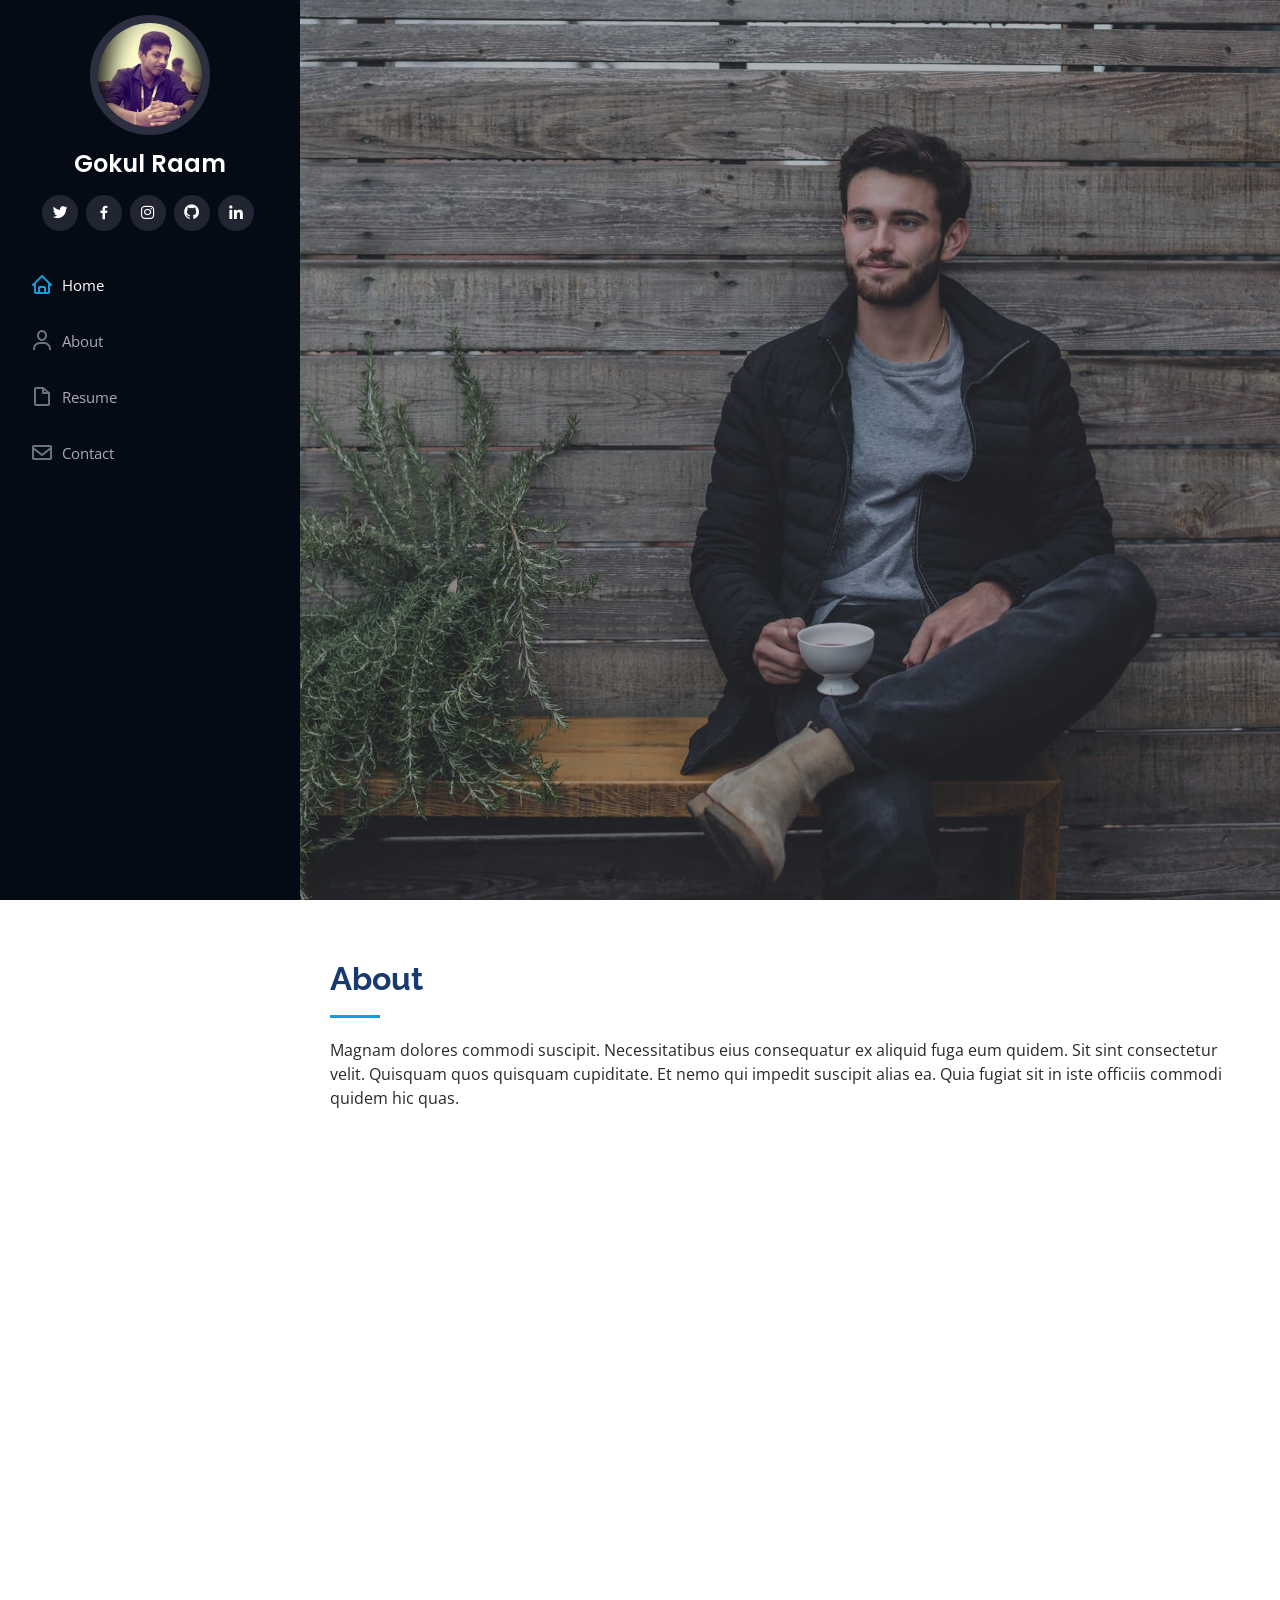
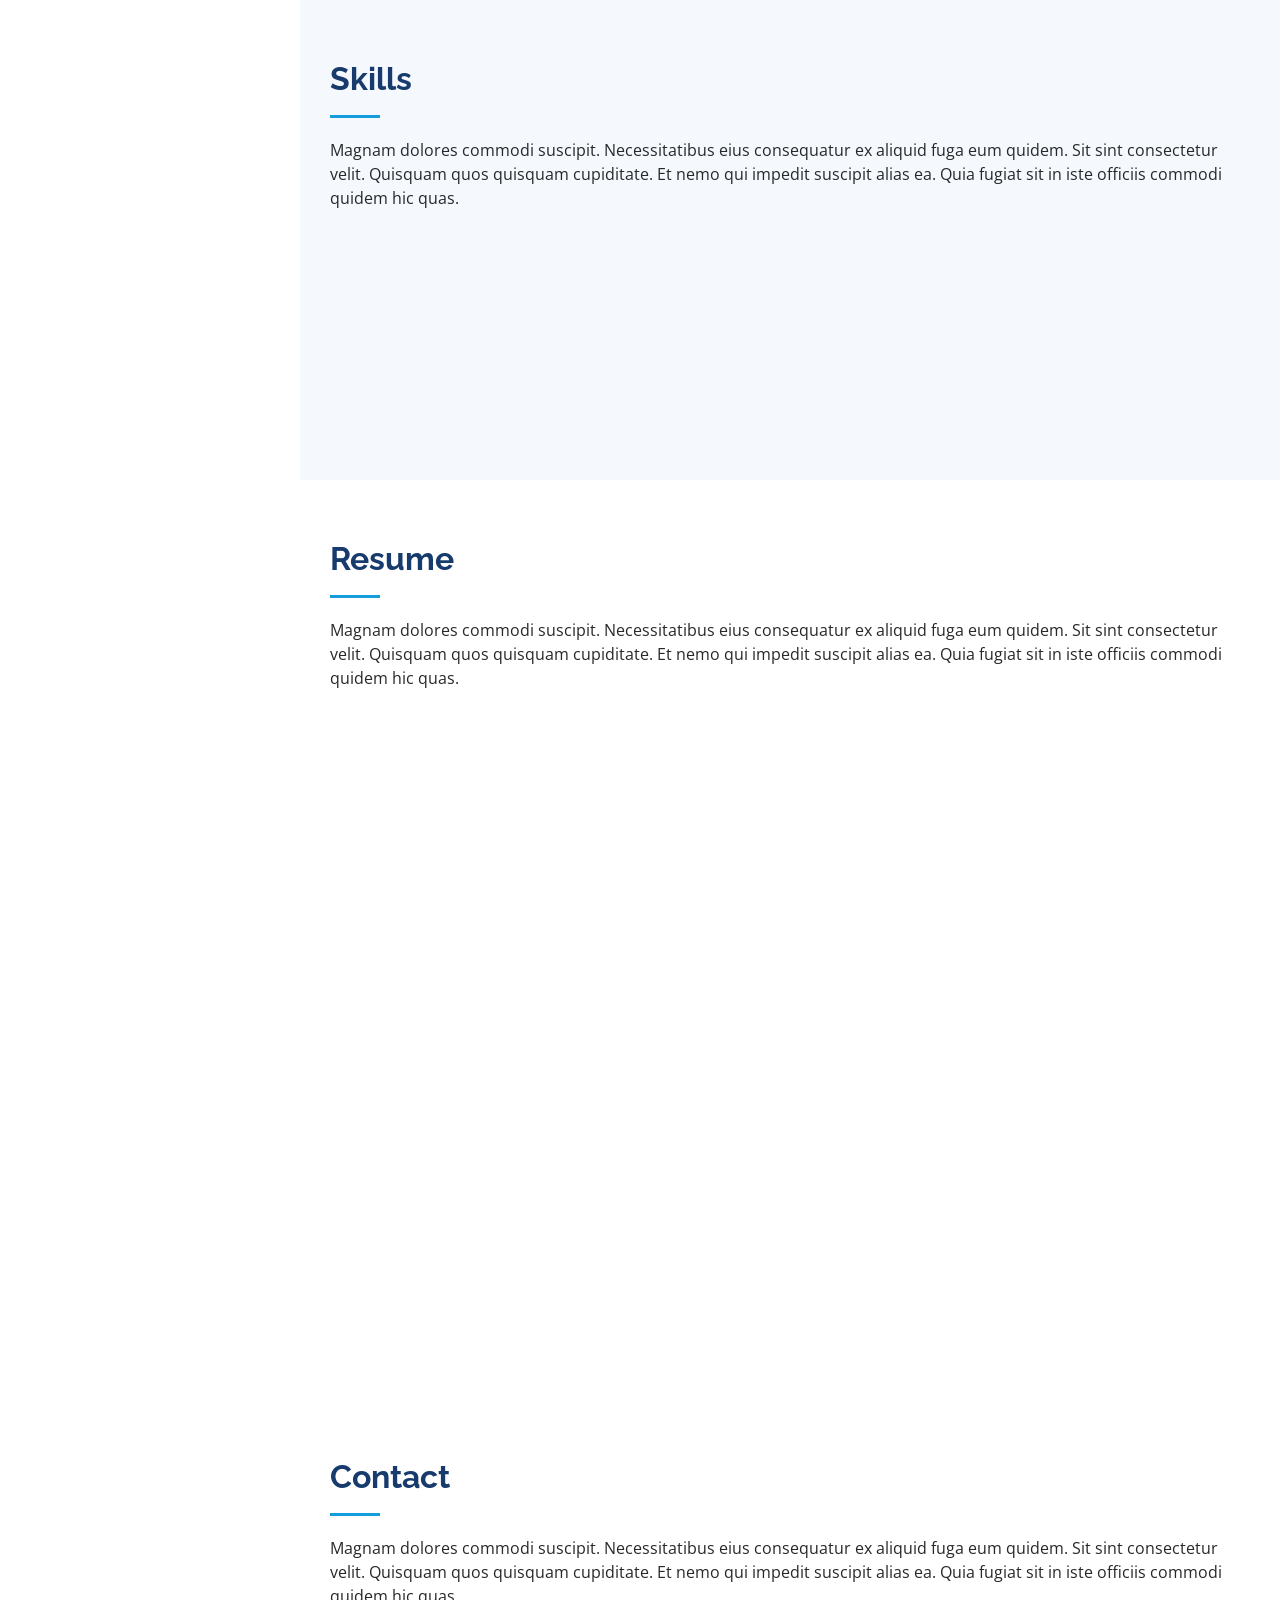
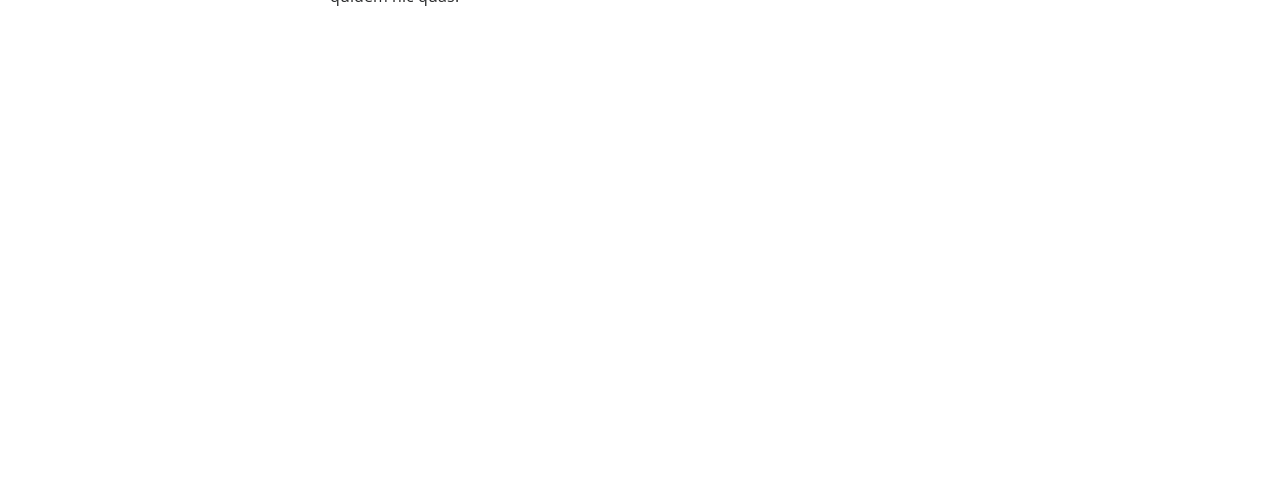
==== index.html @ 9c564921 "second commit" ====
<!DOCTYPE html>
<html lang="en">

<head>
  <meta charset="utf-8">
  <meta content="width=device-width, initial-scale=1.0" name="viewport">

  <title>Portfolio</title>
  <meta content="" name="description">
  <meta content="" name="keywords">


  <link href="assets/img/favicon.png" rel="icon">
  <link href="assets/img/apple-touch-icon.png" rel="apple-touch-icon">

  <link href="https://fonts.googleapis.com/css?family=Open+Sans:300,300i,400,400i,600,600i,700,700i|Raleway:300,300i,400,400i,500,500i,600,600i,700,700i|Poppins:300,300i,400,400i,500,500i,600,600i,700,700i" rel="stylesheet">

  <link href="assets/vendor/aos/aos.css" rel="stylesheet">
  <link href="assets/vendor/bootstrap/css/bootstrap.min.css" rel="stylesheet">
  <link href="assets/vendor/bootstrap-icons/bootstrap-icons.css" rel="stylesheet">
  <link href="assets/vendor/boxicons/css/boxicons.min.css" rel="stylesheet">
  <link href="assets/vendor/glightbox/css/glightbox.min.css" rel="stylesheet">
  <link href="assets/vendor/swiper/swiper-bundle.min.css" rel="stylesheet">

 
  <link href="assets/css/style.css" rel="stylesheet">


</head>

<body>


  <i class="bi bi-list mobile-nav-toggle d-xl-none"></i>


  <header id="header">
    <div class="d-flex flex-column">

      <div class="profile">
        <img src="assets/img/profile-img.jpg" alt="" class="img-fluid rounded-circle">
        <h1 class="text-light"><a href="index.html">Gokul Raam</a></h1>
        <div class="social-links mt-3 text-center">
          <a href="https://twitter.com/GokulRaam17_DEV" class="twitter"><i class="bx bxl-twitter"></i></a>
          <a href="https://www.facebook.com/profile.php?id=100082609811396" class="facebook"><i class="bx bxl-facebook"></i></a>
          <a href="https://www.instagram.com/gokulraam.9562" class="instagram"><i class="bx bxl-instagram"></i></a>
          <a href="https://github.com/Gokulraam2257" class="github"><i class="bx bxl-github"></i></a>
          
          <a href="https://www.linkedin.com/in/gokul-raam-a65522243/" class="linkedin"><i class="bx bxl-linkedin"></i></a>
        </div>
      </div>

      <nav id="navbar" class="nav-menu navbar">
        <ul>
          <li><a href="#hero" class="nav-link scrollto active"><i class="bx bx-home"></i> <span>Home</span></a></li>
          <li><a href="#about" class="nav-link scrollto"><i class="bx bx-user"></i> <span>About</span></a></li>
          <li><a href="#resume" class="nav-link scrollto"><i class="bx bx-file-blank"></i> <span>Resume</span></a></li>
          <li><a href="#contact" class="nav-link scrollto"><i class="bx bx-envelope"></i> <span>Contact</span></a></li>
        </ul>
      </nav><!-- .nav-menu -->
    </div>
  </header>
  <section id="hero" class="d-flex flex-column justify-content-center align-items-center">
    <div class="hero-container" data-aos="fade-in">
      <h1>Gokul Raam</h1>
      <p>I'm <span class="typed" data-typed-items="Student, Developer, Freelancer, Fresher Cybersecurity"></span></p>
    </div>
  </section><!-- End Hero -->

  <main id="main">

    <!-- ======= About Section ======= -->
    <section id="about" class="about">
      <div class="container">

        <div class="section-title">
          <h2>About</h2>
          <p>Magnam dolores commodi suscipit. Necessitatibus eius consequatur ex aliquid fuga eum quidem. Sit sint consectetur velit. Quisquam quos quisquam cupiditate. Et nemo qui impedit suscipit alias ea. Quia fugiat sit in iste officiis commodi quidem hic quas.</p>
        </div>

        <div class="row">
          <div class="col-lg-4" data-aos="fade-right">
            <img src="assets/img/profile-img.jpg" class="img-fluid" alt="">
          </div>
          <div class="col-lg-8 pt-4 pt-lg-0 content" data-aos="fade-left">
            <h3>Fresher Cybersecurity  &amp; Web Developer.</h3>
            <p class="fst-italic">
              Lorem ipsum dolor sit amet, consectetur adipiscing elit, sed do eiusmod tempor incididunt ut labore et dolore
              magna aliqua.
            </p>
            <div class="row">
              <div class="col-lg-6">
                <ul>
                  <li><i class="bi bi-chevron-right"></i> <strong>Birthday:</strong> <span>5 July 2004</span></li>
                  <!--<li><i class="bi bi-chevron-right"></i> <strong>Website:</strong> <span>www.example.com</span></li> -->
                  <li><i class="bi bi-chevron-right"></i> <strong>Phone:</strong> <span>+91 8903408249</span></li>
                  <li><i class="bi bi-chevron-right"></i> <strong>City:</strong> <span>Villupuram, Tamil Nadu , India</span></li>
                </ul>
              </div>
              <div class="col-lg-6">
                <ul>
                  <li><i class="bi bi-chevron-right"></i> <strong>Age:</strong> <span>19</span></li>
                  <li><i class="bi bi-chevron-right"></i> <strong>Degree:</strong> <span>Bachelor</span></li>
                  <li><i class="bi bi-chevron-right"></i> <strong>PhEmailone:</strong> <span>gokulraam.2257@gmail.com</span></li>
                  <li><i class="bi bi-chevron-right"></i> <strong>Freelance:</strong> <span>Available</span></li>
                </ul>
              </div>
            </div>
            <p>
              Officiis eligendi itaque labore et dolorum mollitia officiis optio vero. Quisquam sunt adipisci omnis et ut. Nulla accusantium dolor incidunt officia tempore. Et eius omnis.
              Cupiditate ut dicta maxime officiis quidem quia. Sed et consectetur qui quia repellendus itaque neque. Aliquid amet quidem ut quaerat cupiditate. Ab et eum qui repellendus omnis culpa magni laudantium dolores.
            </p>
          </div>
        </div>

      </div>
    </section><!-- End About Section -->



    <!-- ======= Skills Section ======= -->
    <section id="skills" class="skills section-bg">
      <div class="container">

        <div class="section-title">
          <h2>Skills</h2>
          <p>Magnam dolores commodi suscipit. Necessitatibus eius consequatur ex aliquid fuga eum quidem. Sit sint consectetur velit. Quisquam quos quisquam cupiditate. Et nemo qui impedit suscipit alias ea. Quia fugiat sit in iste officiis commodi quidem hic quas.</p>
        </div>

        <div class="row skills-content">

          <div class="col-lg-6" data-aos="fade-up">

            <div class="progress">
              <span class="skill">HTML <i class="val">100%</i></span>
              <div class="progress-bar-wrap">
                <div class="progress-bar" role="progressbar" aria-valuenow="100" aria-valuemin="0" aria-valuemax="100"></div>
              </div>
            </div>

            <div class="progress">
              <span class="skill">CSS <i class="val">90%</i></span>
              <div class="progress-bar-wrap">
                <div class="progress-bar" role="progressbar" aria-valuenow="90" aria-valuemin="0" aria-valuemax="100"></div>
              </div>
            </div>

            <div class="progress">
              <span class="skill">JavaScript <i class="val">75%</i></span>
              <div class="progress-bar-wrap">
                <div class="progress-bar" role="progressbar" aria-valuenow="75" aria-valuemin="0" aria-valuemax="100"></div>
              </div>
            </div>

          </div>

          <div class="col-lg-6" data-aos="fade-up" data-aos-delay="100">

            <div class="progress">
              <span class="skill">PHP <i class="val">80%</i></span>
              <div class="progress-bar-wrap">
                <div class="progress-bar" role="progressbar" aria-valuenow="80" aria-valuemin="0" aria-valuemax="100"></div>
              </div>
            </div>

            <div class="progress">
              <span class="skill">WordPress/CMS <i class="val">90%</i></span>
              <div class="progress-bar-wrap">
                <div class="progress-bar" role="progressbar" aria-valuenow="90" aria-valuemin="0" aria-valuemax="100"></div>
              </div>
            </div>

            <div class="progress">
              <span class="skill">Photoshop <i class="val">55%</i></span>
              <div class="progress-bar-wrap">
                <div class="progress-bar" role="progressbar" aria-valuenow="55" aria-valuemin="0" aria-valuemax="100"></div>
              </div>
            </div>

          </div>

        </div>

      </div>
    </section><!-- End Skills Section -->

    <!-- ======= Resume Section ======= -->
    <section id="resume" class="resume">
      <div class="container">

        <div class="section-title">
          <h2>Resume</h2>
          <p>Magnam dolores commodi suscipit. Necessitatibus eius consequatur ex aliquid fuga eum quidem. Sit sint consectetur velit. Quisquam quos quisquam cupiditate. Et nemo qui impedit suscipit alias ea. Quia fugiat sit in iste officiis commodi quidem hic quas.</p>
        </div>

        <div class="row">
          <div class="col-lg-6" data-aos="fade-up">
            <h3 class="resume-title">Sumary</h3>
            <div class="resume-item pb-0">
              <h4>Gokul Raam</h4>
              <p><em>Innovative and deadline-driven Graphic Designer with 3+ years of experience designing and developing user-centered digital/print marketing material from initial concept to final, polished deliverable.</em></p>
              <ul>
                <li>Villupuram, TamilNadu ,IN</li>
                <li>+91 8903408249</li>
                <li>gokulraam.2257@gmail.com</li>
              </ul>
            </div>

            <h3 class="resume-title">Education</h3>
          
            <div class="resume-item">
              <h4>Bachelor of Engineering - Computer Science</h4>
              <h5>2021 - 2025</h5>
              <p><em>Mailam Engineering College , Mailam</em></p>
              <p>Quia nobis sequi est occaecati aut. Repudiandae et iusto quae reiciendis et quis Eius vel ratione eius unde vitae rerum voluptates asperiores voluptatem Earum molestiae consequatur neque etlon sader mart dila</p>
            </div>
          </div>
          <div class="col-lg-6" data-aos="fade-up" data-aos-delay="100">
            <h3 class="resume-title">Professional Experience</h3>
            <div class="resume-item">
              <h4>Web Development (Freelancing) </h4>
              <h5>2021(late) - 2022(early)</h5>
              <p><em>Tamil Nadu, India</em></p>
              <ul>
                <li>Full Stack Web development for a client called "Suriya Impex" </li>
                <li>Developed a E-Commerece using php and opencart </li>
                <li>Gained more experience in real world problem</li>
                <li>Website : <a href="http://suriyaimpex.com">Suriya Impex <i class="bi bi-arrow-up-right-square"></i></a></li>
              </ul>
            </div>
            <!--<div class="resume-item">
              <h4>Graphic design specialist</h4>
              <h5>2017 - 2018</h5>
              <p><em>Stepping Stone Advertising, New York, NY</em></p>
              <ul>
                <li>Developed numerous marketing programs (logos, brochures,infographics, presentations, and advertisements).</li>
                <li>Managed up to 5 projects or tasks at a given time while under pressure</li>
                <li>Recommended and consulted with clients on the most appropriate graphic design</li>
                <li>Created 4+ design presentations and proposals a month for clients and account managers</li>
              </ul>
            </div>-->
          </div>
        </div>

      </div>
    </section><!-- End Resume Section -->

    <!-- ======= Contact Section ======= -->
    <section id="contact" class="contact">
      <div class="container">

        <div class="section-title">
          <h2>Contact</h2>
          <p>Magnam dolores commodi suscipit. Necessitatibus eius consequatur ex aliquid fuga eum quidem. Sit sint consectetur velit. Quisquam quos quisquam cupiditate. Et nemo qui impedit suscipit alias ea. Quia fugiat sit in iste officiis commodi quidem hic quas.</p>
        </div>

        <div class="row" data-aos="fade-in">

          <div class="col-lg-5 d-flex align-items-stretch">
            <div class="info">
              <div class="address">
                <i class="bi bi-geo-alt"></i>
                <h4>Location:</h4>
                <p>No. 6a, Arumugam layout 2nd Street,<br>Villupuram - 605602</p>
              </div>

              <div class="email">
                <i class="bi bi-envelope"></i>
                <h4>Email:</h4>
                <p>gokulraam.2257@gmail.com</p>
              </div>

              <div class="phone">
                <i class="bi bi-phone"></i>
                <h4>Call:</h4>
                <p>+91 8903408249</p>
              </div>

             </div>

          </div>

          

        </div>

      </div>
    </section><!-- End Contact Section -->

  </main><!-- End #main -->


  <a href="#" class="back-to-top d-flex align-items-center justify-content-center"><i class="bi bi-arrow-up-short"></i></a>

  <!-- Vendor JS Files -->
  <script src="assets/vendor/purecounter/purecounter_vanilla.js"></script>
  <script src="assets/vendor/aos/aos.js"></script>
  <script src="assets/vendor/bootstrap/js/bootstrap.bundle.min.js"></script>
  <script src="assets/vendor/glightbox/js/glightbox.min.js"></script>
  <script src="assets/vendor/isotope-layout/isotope.pkgd.min.js"></script>
  <script src="assets/vendor/swiper/swiper-bundle.min.js"></script>
  <script src="assets/vendor/typed.js/typed.umd.js"></script>
  <script src="assets/vendor/waypoints/noframework.waypoints.js"></script>
  <script src="assets/vendor/php-email-form/validate.js"></script>

  <!-- Template Main JS File -->
  <script src="assets/js/main.js"></script>

</body>

</html>
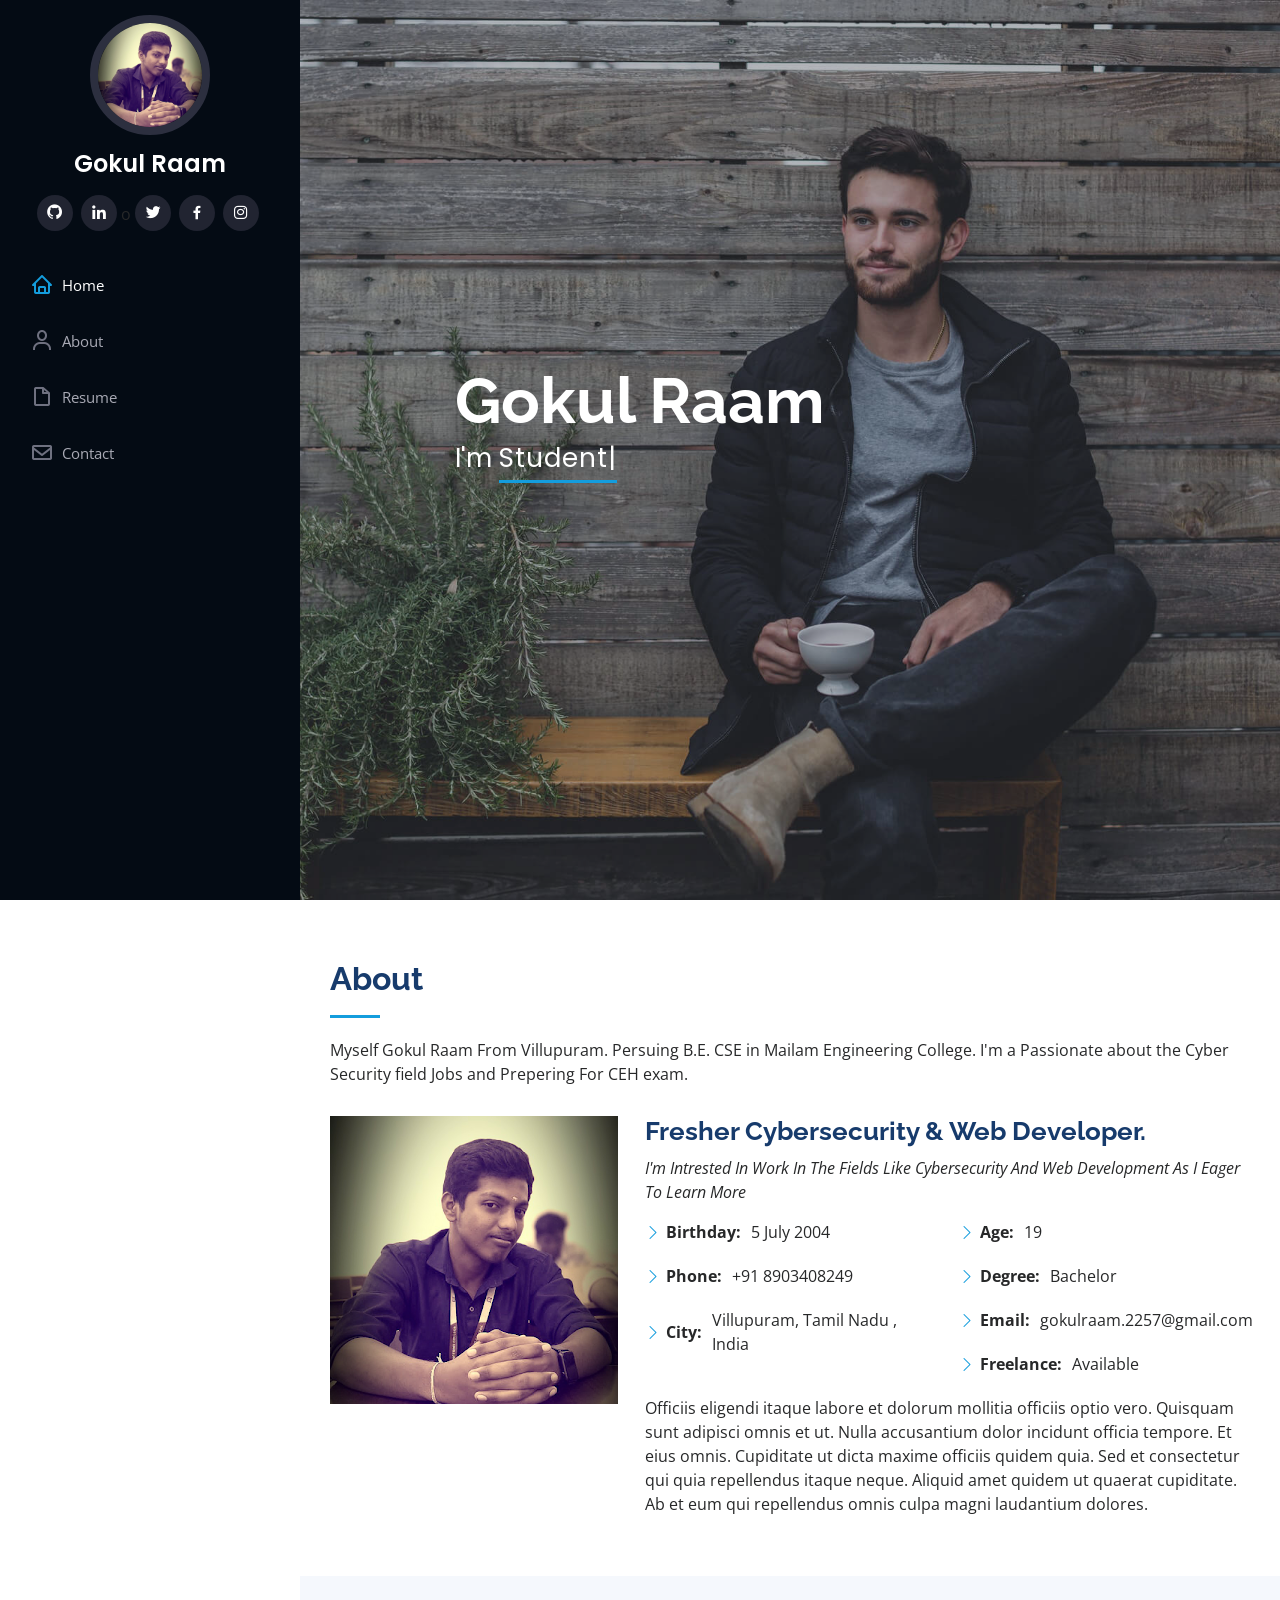
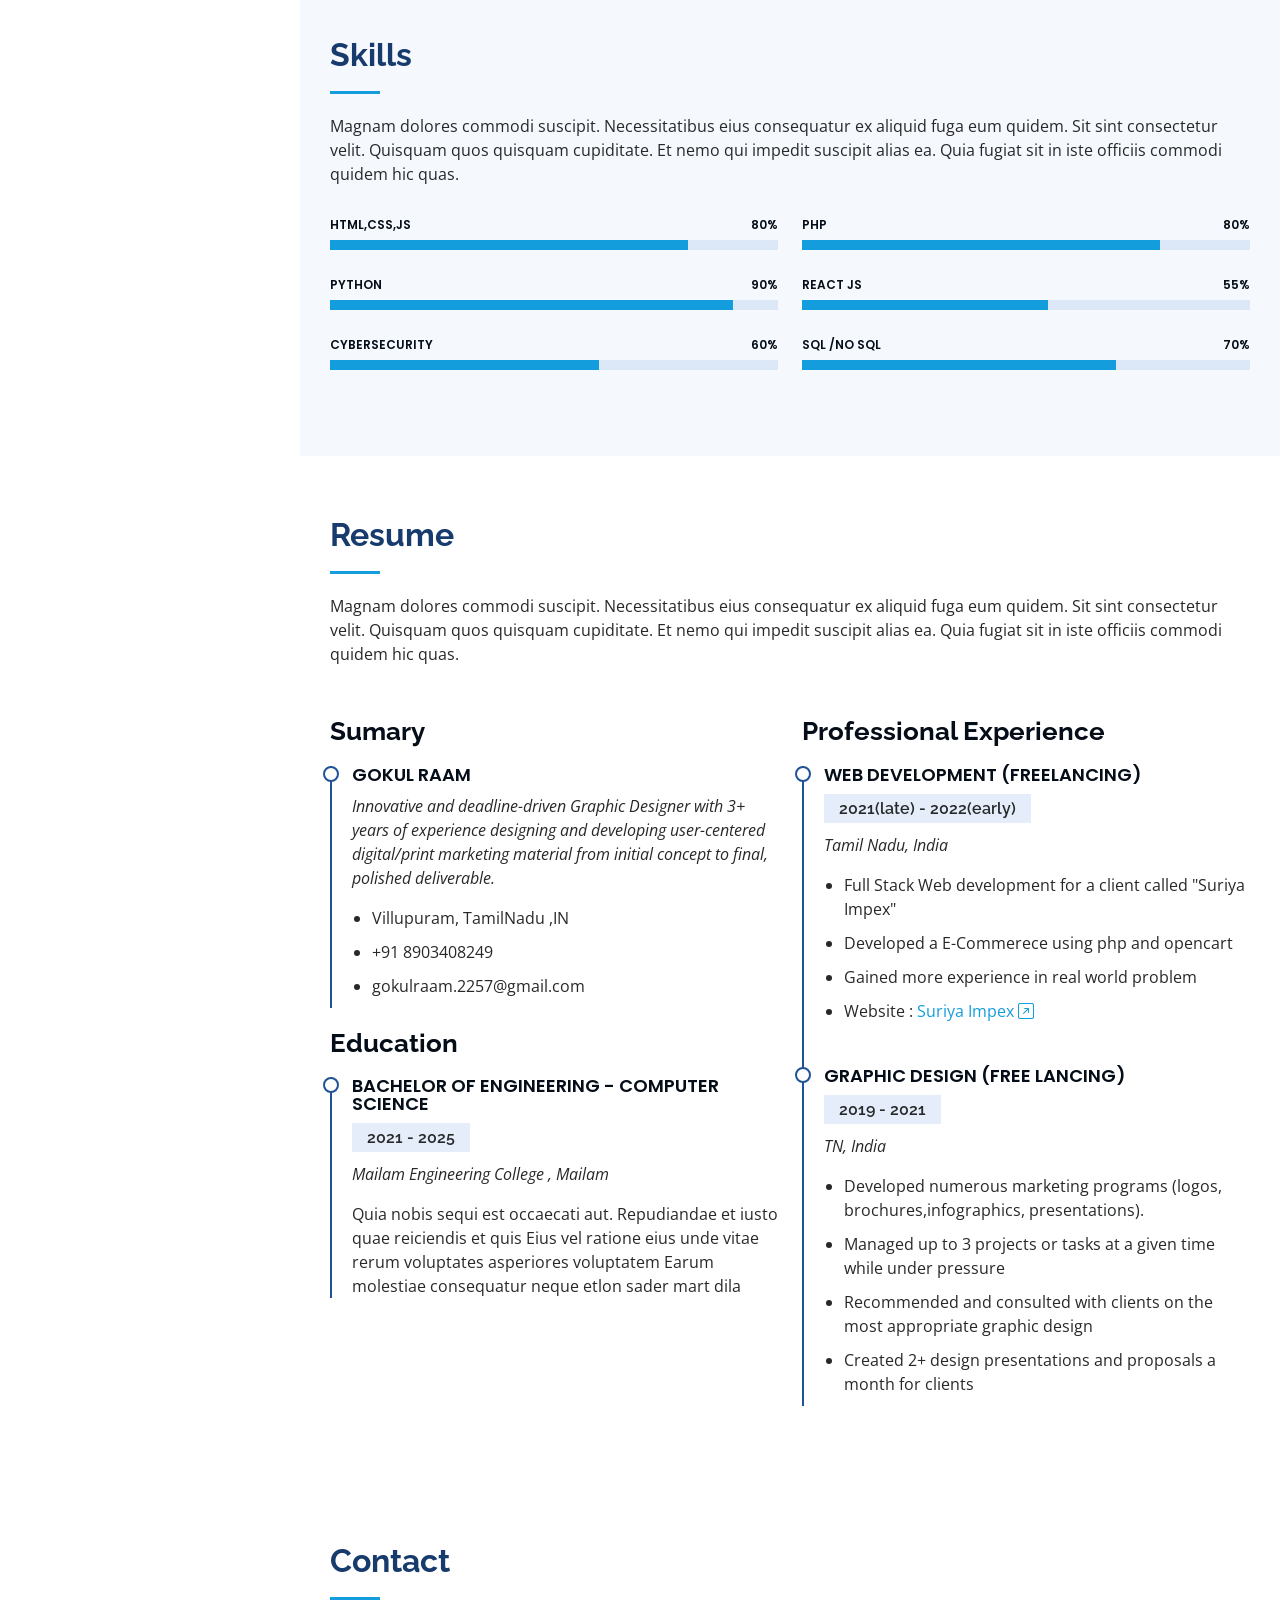
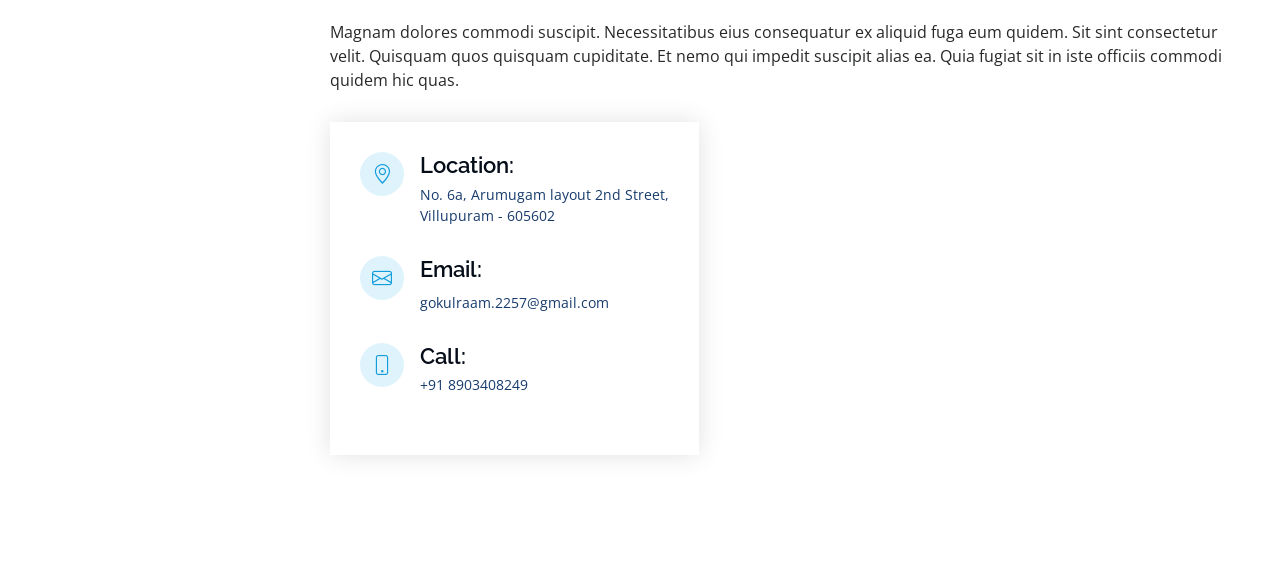
==== commit b37b5da9: "fourth commit" ====
--- a/index.html
+++ b/index.html
@@ -41,12 +41,13 @@
         <img src="assets/img/profile-img.jpg" alt="" class="img-fluid rounded-circle">
         <h1 class="text-light"><a href="index.html">Gokul Raam</a></h1>
         <div class="social-links mt-3 text-center">
+          <a href="https://github.com/Gokulraam2257" class="github"><i class="bx bxl-github"></i></a>
+          
+          <a href="https://www.linkedin.com/in/gokul-raam-a65522243/" class="linkedin"><i class="bx bxl-linkedin"></i></a>o
           <a href="https://twitter.com/GokulRaam17_DEV" class="twitter"><i class="bx bxl-twitter"></i></a>
           <a href="https://www.facebook.com/profile.php?id=100082609811396" class="facebook"><i class="bx bxl-facebook"></i></a>
           <a href="https://www.instagram.com/gokulraam.9562" class="instagram"><i class="bx bxl-instagram"></i></a>
-          <a href="https://github.com/Gokulraam2257" class="github"><i class="bx bxl-github"></i></a>
           
-          <a href="https://www.linkedin.com/in/gokul-raam-a65522243/" class="linkedin"><i class="bx bxl-linkedin"></i></a>
         </div>
       </div>
 
@@ -75,7 +76,7 @@
 
         <div class="section-title">
           <h2>About</h2>
-          <p>Magnam dolores commodi suscipit. Necessitatibus eius consequatur ex aliquid fuga eum quidem. Sit sint consectetur velit. Quisquam quos quisquam cupiditate. Et nemo qui impedit suscipit alias ea. Quia fugiat sit in iste officiis commodi quidem hic quas.</p>
+          <p>Myself Gokul Raam From Villupuram. Persuing B.E. CSE in Mailam Engineering College. I'm a Passionate about the Cyber Security field Jobs and Prepering For CEH exam. </p>
         </div>
 
         <div class="row">
@@ -85,8 +86,7 @@
           <div class="col-lg-8 pt-4 pt-lg-0 content" data-aos="fade-left">
             <h3>Fresher Cybersecurity  &amp; Web Developer.</h3>
             <p class="fst-italic">
-              Lorem ipsum dolor sit amet, consectetur adipiscing elit, sed do eiusmod tempor incididunt ut labore et dolore
-              magna aliqua.
+              I'm Intrested In Work In The Fields Like Cybersecurity And Web Development As I Eager To Learn More
             </p>
             <div class="row">
               <div class="col-lg-6">
@@ -101,7 +101,7 @@
                 <ul>
                   <li><i class="bi bi-chevron-right"></i> <strong>Age:</strong> <span>19</span></li>
                   <li><i class="bi bi-chevron-right"></i> <strong>Degree:</strong> <span>Bachelor</span></li>
-                  <li><i class="bi bi-chevron-right"></i> <strong>PhEmailone:</strong> <span>gokulraam.2257@gmail.com</span></li>
+                  <li><i class="bi bi-chevron-right"></i> <strong>Email:</strong> <span>gokulraam.2257@gmail.com</span></li>
                   <li><i class="bi bi-chevron-right"></i> <strong>Freelance:</strong> <span>Available</span></li>
                 </ul>
               </div>
@@ -132,23 +132,23 @@
           <div class="col-lg-6" data-aos="fade-up">
 
             <div class="progress">
-              <span class="skill">HTML <i class="val">100%</i></span>
-              <div class="progress-bar-wrap">
-                <div class="progress-bar" role="progressbar" aria-valuenow="100" aria-valuemin="0" aria-valuemax="100"></div>
-              </div>
-            </div>
-
-            <div class="progress">
-              <span class="skill">CSS <i class="val">90%</i></span>
+              <span class="skill">HTML,CSS,JS <i class="val">80%</i></span>
+              <div class="progress-bar-wrap">
+                <div class="progress-bar" role="progressbar" aria-valuenow="80" aria-valuemin="0" aria-valuemax="100"></div>
+              </div>
+            </div>
+
+            <div class="progress">
+              <span class="skill">PYTHON <i class="val">90%</i></span>
               <div class="progress-bar-wrap">
                 <div class="progress-bar" role="progressbar" aria-valuenow="90" aria-valuemin="0" aria-valuemax="100"></div>
               </div>
             </div>
 
             <div class="progress">
-              <span class="skill">JavaScript <i class="val">75%</i></span>
-              <div class="progress-bar-wrap">
-                <div class="progress-bar" role="progressbar" aria-valuenow="75" aria-valuemin="0" aria-valuemax="100"></div>
+              <span class="skill">CyberSecurity <i class="val">60%</i></span>
+              <div class="progress-bar-wrap">
+                <div class="progress-bar" role="progressbar" aria-valuenow="60" aria-valuemin="0" aria-valuemax="100"></div>
               </div>
             </div>
 
@@ -164,16 +164,16 @@
             </div>
 
             <div class="progress">
-              <span class="skill">WordPress/CMS <i class="val">90%</i></span>
-              <div class="progress-bar-wrap">
-                <div class="progress-bar" role="progressbar" aria-valuenow="90" aria-valuemin="0" aria-valuemax="100"></div>
-              </div>
-            </div>
-
-            <div class="progress">
-              <span class="skill">Photoshop <i class="val">55%</i></span>
+              <span class="skill">React JS<i class="val">55%</i></span>
               <div class="progress-bar-wrap">
                 <div class="progress-bar" role="progressbar" aria-valuenow="55" aria-valuemin="0" aria-valuemax="100"></div>
+              </div>
+            </div>
+
+            <div class="progress">
+              <span class="skill">SQL /No SQL <i class="val">70%</i></span>
+              <div class="progress-bar-wrap">
+                <div class="progress-bar" role="progressbar" aria-valuenow="70" aria-valuemin="0" aria-valuemax="100"></div>
               </div>
             </div>
 
@@ -228,17 +228,17 @@
                 <li>Website : <a href="http://suriyaimpex.com">Suriya Impex <i class="bi bi-arrow-up-right-square"></i></a></li>
               </ul>
             </div>
-            <!--<div class="resume-item">
-              <h4>Graphic design specialist</h4>
-              <h5>2017 - 2018</h5>
-              <p><em>Stepping Stone Advertising, New York, NY</em></p>
+            <div class="resume-item">
+              <h4>Graphic design (FREE LANCING)</h4>
+              <h5>2019 - 2021</h5>
+              <p><em>TN, India</em></p>
               <ul>
-                <li>Developed numerous marketing programs (logos, brochures,infographics, presentations, and advertisements).</li>
-                <li>Managed up to 5 projects or tasks at a given time while under pressure</li>
+                <li>Developed numerous marketing programs (logos, brochures,infographics, presentations).</li>
+                <li>Managed up to 3 projects or tasks at a given time while under pressure</li>
                 <li>Recommended and consulted with clients on the most appropriate graphic design</li>
-                <li>Created 4+ design presentations and proposals a month for clients and account managers</li>
+                <li>Created 2+ design presentations and proposals a month for clients </li>
               </ul>
-            </div>-->
+            </div>
           </div>
         </div>
 
--- a/assets/css/style.css
+++ b/assets/css/style.css
@@ -0,0 +1,716 @@
+
+body {
+  font-family: "Open Sans", sans-serif;
+  color: #272829;
+}
+
+a {
+  color: #149ddd;
+  text-decoration: none;
+}
+
+a:hover {
+  color: #37b3ed;
+  text-decoration: none;
+}
+
+h1,
+h2,
+h3,
+h4,
+h5,
+h6 {
+  font-family: "Raleway", sans-serif;
+}
+
+.back-to-top {
+  position: fixed;
+  visibility: hidden;
+  opacity: 0;
+  right: 15px;
+  bottom: 15px;
+  z-index: 996;
+  background: #149ddd;
+  width: 40px;
+  height: 40px;
+  border-radius: 50px;
+  transition: all 0.4s;
+}
+
+.back-to-top i {
+  font-size: 28px;
+  color: #fff;
+  line-height: 0;
+}
+
+.back-to-top:hover {
+  background: #2eafec;
+  color: #fff;
+}
+
+.back-to-top.active {
+  visibility: visible;
+  opacity: 1;
+}
+
+
+#header {
+  position: fixed;
+  top: 0;
+  left: 0;
+  bottom: 0;
+  width: 300px;
+  transition: all ease-in-out 0.5s;
+  z-index: 9997;
+  transition: all 0.5s;
+  padding: 0 15px;
+  background: #040b14;
+  overflow-y: auto;
+}
+
+#header .profile img {
+  margin: 15px auto;
+  display: block;
+  width: 120px;
+  border: 8px solid #2c2f3f;
+}
+
+#header .profile h1 {
+  font-size: 24px;
+  margin: 0;
+  padding: 0;
+  font-weight: 600;
+  -moz-text-align-last: center;
+  text-align-last: center;
+  font-family: "Poppins", sans-serif;
+}
+
+#header .profile h1 a,
+#header .profile h1 a:hover {
+  color: #fff;
+  text-decoration: none;
+}
+
+#header .profile .social-links a {
+  font-size: 18px;
+  display: inline-block;
+  background: #212431;
+  color: #fff;
+  line-height: 1;
+  padding: 8px 0;
+  margin-right: 4px;
+  border-radius: 50%;
+  text-align: center;
+  width: 36px;
+  height: 36px;
+  transition: 0.3s;
+}
+
+#header .profile .social-links a:hover {
+  background: #149ddd;
+  color: #fff;
+  text-decoration: none;
+}
+
+#main {
+  margin-left: 300px;
+}
+
+.container,
+.container-fluid {
+  padding-left: 30px;
+  padding-right: 30px;
+}
+
+@media (max-width: 1199px) {
+  #header {
+    left: -300px;
+  }
+
+  #main {
+    margin-left: 0;
+  }
+
+  .container,
+  .container-fluid {
+    padding-left: 12px;
+    padding-right: 12px;
+  }
+}
+
+
+.nav-menu {
+  padding: 30px 0 0 0;
+}
+
+.nav-menu * {
+  margin: 0;
+  padding: 0;
+  list-style: none;
+}
+
+.nav-menu>ul>li {
+  position: relative;
+  white-space: nowrap;
+}
+
+.nav-menu a,
+.nav-menu a:focus {
+  display: flex;
+  align-items: center;
+  color: #a8a9b4;
+  padding: 12px 15px;
+  margin-bottom: 8px;
+  transition: 0.3s;
+  font-size: 15px;
+}
+
+.nav-menu a i,
+.nav-menu a:focus i {
+  font-size: 24px;
+  padding-right: 8px;
+  color: #6f7180;
+}
+
+.nav-menu a:hover,
+.nav-menu .active,
+.nav-menu .active:focus,
+.nav-menu li:hover>a {
+  text-decoration: none;
+  color: #fff;
+}
+
+.nav-menu a:hover i,
+.nav-menu .active i,
+.nav-menu .active:focus i,
+.nav-menu li:hover>a i {
+  color: #149ddd;
+}
+
+/* Mobile Navigation */
+.mobile-nav-toggle {
+  position: fixed;
+  right: 15px;
+  top: 15px;
+  z-index: 9998;
+  border: 0;
+  font-size: 24px;
+  transition: all 0.4s;
+  outline: none !important;
+  background-color: #149ddd;
+  color: #fff;
+  width: 40px;
+  height: 40px;
+  display: inline-flex;
+  align-items: center;
+  justify-content: center;
+  line-height: 0;
+  border-radius: 50px;
+  cursor: pointer;
+}
+
+.mobile-nav-active {
+  overflow: hidden;
+}
+
+.mobile-nav-active #header {
+  left: 0;
+}
+
+#hero {
+  width: 100%;
+  height: 100vh;
+  background: url("../img/hero-bg.jpg") top center;
+  background-size: cover;
+}
+
+#hero:before {
+  content: "";
+  background: rgba(5, 13, 24, 0.3);
+  position: absolute;
+  bottom: 0;
+  top: 0;
+  left: 0;
+  right: 0;
+  z-index: 1;
+}
+
+#hero .hero-container {
+  position: relative;
+  z-index: 2;
+  min-width: 300px;
+}
+
+#hero h1 {
+  margin: 0 0 10px 0;
+  font-size: 64px;
+  font-weight: 700;
+  line-height: 56px;
+  color: #fff;
+}
+
+#hero p {
+  color: #fff;
+  margin-bottom: 50px;
+  font-size: 26px;
+  font-family: "Poppins", sans-serif;
+}
+
+#hero p span {
+  color: #fff;
+  padding-bottom: 4px;
+  letter-spacing: 1px;
+  border-bottom: 3px solid #149ddd;
+}
+
+@media (min-width: 1024px) {
+  #hero {
+    background-attachment: fixed;
+  }
+}
+
+@media (max-width: 768px) {
+  #hero h1 {
+    font-size: 28px;
+    line-height: 36px;
+  }
+
+  #hero h2 {
+    font-size: 18px;
+    line-height: 24px;
+    margin-bottom: 30px;
+  }
+}
+
+section {
+  padding: 60px 0;
+  overflow: hidden;
+}
+
+.section-bg {
+  background: #f5f8fd;
+}
+
+.section-title {
+  padding-bottom: 30px;
+}
+
+.section-title h2 {
+  font-size: 32px;
+  font-weight: bold;
+  margin-bottom: 20px;
+  padding-bottom: 20px;
+  position: relative;
+  color: #173b6c;
+}
+
+.section-title h2::after {
+  content: "";
+  position: absolute;
+  display: block;
+  width: 50px;
+  height: 3px;
+  background: #149ddd;
+  bottom: 0;
+  left: 0;
+}
+
+.section-title p {
+  margin-bottom: 0;
+}
+
+.about .content h3 {
+  font-weight: 700;
+  font-size: 26px;
+  color: #173b6c;
+}
+
+.about .content ul {
+  list-style: none;
+  padding: 0;
+}
+
+.about .content ul li {
+  margin-bottom: 20px;
+  display: flex;
+  align-items: center;
+}
+
+.about .content ul strong {
+  margin-right: 10px;
+}
+
+.about .content ul i {
+  font-size: 16px;
+  margin-right: 5px;
+  color: #149ddd;
+  line-height: 0;
+}
+
+.about .content p:last-child {
+  margin-bottom: 0;
+}
+
+/*--------------------------------------------------------------
+# Akills
+--------------------------------------------------------------*/
+.skills .progress {
+  height: 60px;
+  display: block;
+  background: none;
+  border-radius: 0;
+}
+
+.skills .progress .skill {
+  padding: 0;
+  margin: 0 0 6px 0;
+  text-transform: uppercase;
+  display: block;
+  font-weight: 600;
+  font-family: "Poppins", sans-serif;
+  color: #050d18;
+}
+
+.skills .progress .skill .val {
+  float: right;
+  font-style: normal;
+}
+
+.skills .progress-bar-wrap {
+  background: #dce8f8;
+  height: 10px;
+}
+
+.skills .progress-bar {
+  width: 1px;
+  height: 10px;
+  transition: 0.9s;
+  background-color: #149ddd;
+}
+
+/*--------------------------------------------------------------
+# Resume
+--------------------------------------------------------------*/
+.resume .resume-title {
+  font-size: 26px;
+  font-weight: 700;
+  margin-top: 20px;
+  margin-bottom: 20px;
+  color: #050d18;
+}
+
+.resume .resume-item {
+  padding: 0 0 20px 20px;
+  margin-top: -2px;
+  border-left: 2px solid #1f5297;
+  position: relative;
+}
+
+.resume .resume-item h4 {
+  line-height: 18px;
+  font-size: 18px;
+  font-weight: 600;
+  text-transform: uppercase;
+  font-family: "Poppins", sans-serif;
+  color: #050d18;
+  margin-bottom: 10px;
+}
+
+.resume .resume-item h5 {
+  font-size: 16px;
+  background: #e4edf9;
+  padding: 5px 15px;
+  display: inline-block;
+  font-weight: 600;
+  margin-bottom: 10px;
+}
+
+.resume .resume-item ul {
+  padding-left: 20px;
+}
+
+.resume .resume-item ul li {
+  padding-bottom: 10px;
+}
+
+.resume .resume-item:last-child {
+  padding-bottom: 0;
+}
+
+.resume .resume-item::before {
+  content: "";
+  position: absolute;
+  width: 16px;
+  height: 16px;
+  border-radius: 50px;
+  left: -9px;
+  top: 0;
+  background: #fff;
+  border: 2px solid #1f5297;
+}
+
+
+/*--------------------------------------------------------------
+# Contact
+--------------------------------------------------------------*/
+.contact {
+  padding-bottom: 130px;
+}
+
+.contact .info {
+  padding: 30px;
+  background: #fff;
+  width: 100%;
+  box-shadow: 0 0 24px 0 rgba(0, 0, 0, 0.12);
+}
+
+.contact .info i {
+  font-size: 20px;
+  color: #149ddd;
+  float: left;
+  width: 44px;
+  height: 44px;
+  background: #dff3fc;
+  display: flex;
+  justify-content: center;
+  align-items: center;
+  border-radius: 50px;
+  transition: all 0.3s ease-in-out;
+}
+
+.contact .info h4 {
+  padding: 0 0 0 60px;
+  font-size: 22px;
+  font-weight: 600;
+  margin-bottom: 5px;
+  color: #050d18;
+}
+
+.contact .info p {
+  padding: 0 0 10px 60px;
+  margin-bottom: 20px;
+  font-size: 14px;
+  color: #173b6c;
+}
+
+.contact .info .email p {
+  padding-top: 5px;
+}
+
+.contact .info .social-links {
+  padding-left: 60px;
+}
+
+.contact .info .social-links a {
+  font-size: 18px;
+  display: inline-block;
+  background: #333;
+  color: #fff;
+  line-height: 1;
+  padding: 8px 0;
+  border-radius: 50%;
+  text-align: center;
+  width: 36px;
+  height: 36px;
+  transition: 0.3s;
+  margin-right: 10px;
+}
+
+.contact .info .social-links a:hover {
+  background: #149ddd;
+  color: #fff;
+}
+
+.contact .info .email:hover i,
+.contact .info .address:hover i,
+.contact .info .phone:hover i {
+  background: #149ddd;
+  color: #fff;
+}
+
+.contact .php-email-form {
+  width: 100%;
+  padding: 30px;
+  background: #fff;
+  box-shadow: 0 0 24px 0 rgba(0, 0, 0, 0.12);
+}
+
+.contact .php-email-form .form-group {
+  padding-bottom: 8px;
+}
+
+.contact .php-email-form .validate {
+  display: none;
+  color: red;
+  margin: 0 0 15px 0;
+  font-weight: 400;
+  font-size: 13px;
+}
+
+.contact .php-email-form .error-message {
+  display: none;
+  color: #fff;
+  background: #ed3c0d;
+  text-align: left;
+  padding: 15px;
+  font-weight: 600;
+}
+
+.contact .php-email-form .error-message br+br {
+  margin-top: 25px;
+}
+
+.contact .php-email-form .sent-message {
+  display: none;
+  color: #fff;
+  background: #18d26e;
+  text-align: center;
+  padding: 15px;
+  font-weight: 600;
+}
+
+.contact .php-email-form .loading {
+  display: none;
+  background: #fff;
+  text-align: center;
+  padding: 15px;
+}
+
+.contact .php-email-form .loading:before {
+  content: "";
+  display: inline-block;
+  border-radius: 50%;
+  width: 24px;
+  height: 24px;
+  margin: 0 10px -6px 0;
+  border: 3px solid #18d26e;
+  border-top-color: #eee;
+  animation: animate-loading 1s linear infinite;
+}
+
+.contact .php-email-form .form-group {
+  margin-bottom: 15px;
+}
+
+.contact .php-email-form label {
+  padding-bottom: 8px;
+}
+
+.contact .php-email-form input,
+.contact .php-email-form textarea {
+  border-radius: 0;
+  box-shadow: none;
+  font-size: 14px;
+}
+
+.contact .php-email-form input {
+  height: 44px;
+}
+
+.contact .php-email-form textarea {
+  padding: 10px 15px;
+}
+
+.contact .php-email-form button[type=submit] {
+  background: #149ddd;
+  border: 0;
+  padding: 10px 24px;
+  color: #fff;
+  transition: 0.4s;
+  border-radius: 4px;
+}
+
+.contact .php-email-form button[type=submit]:hover {
+  background: #37b3ed;
+}
+
+@keyframes animate-loading {
+  0% {
+    transform: rotate(0deg);
+  }
+
+  100% {
+    transform: rotate(360deg);
+  }
+}
+
+/*--------------------------------------------------------------
+# Breadcrumbs
+--------------------------------------------------------------*/
+.breadcrumbs {
+  padding: 20px 0;
+  background: #f9f9f9;
+}
+
+.breadcrumbs h2 {
+  font-size: 26px;
+  font-weight: 300;
+}
+
+.breadcrumbs ol {
+  display: flex;
+  flex-wrap: wrap;
+  list-style: none;
+  padding: 0;
+  margin: 0;
+  font-size: 15px;
+}
+
+.breadcrumbs ol li+li {
+  padding-left: 10px;
+}
+
+.breadcrumbs ol li+li::before {
+  display: inline-block;
+  padding-right: 10px;
+  color: #0e2442;
+  content: "/";
+}
+
+@media (max-width: 768px) {
+  .breadcrumbs .d-flex {
+    display: block !important;
+  }
+
+  .breadcrumbs ol {
+    display: block;
+  }
+
+  .breadcrumbs ol li {
+    display: inline-block;
+  }
+}
+
+/*--------------------------------------------------------------
+# Footer
+--------------------------------------------------------------*/
+#footer {
+  padding: 15px;
+  color: #f4f6fd;
+  font-size: 14px;
+  position: fixed;
+  left: 0;
+  bottom: 0;
+  width: 300px;
+  z-index: 9999;
+  background: #040b14;
+}
+
+#footer .copyright {
+  text-align: center;
+}
+
+#footer .credits {
+  padding-top: 5px;
+  text-align: center;
+  font-size: 13px;
+  color: #eaebf0;
+}
+
+@media (max-width: 1199px) {
+  #footer {
+    position: static;
+    width: auto;
+    padding-right: 20px 15px;
+  }
+}
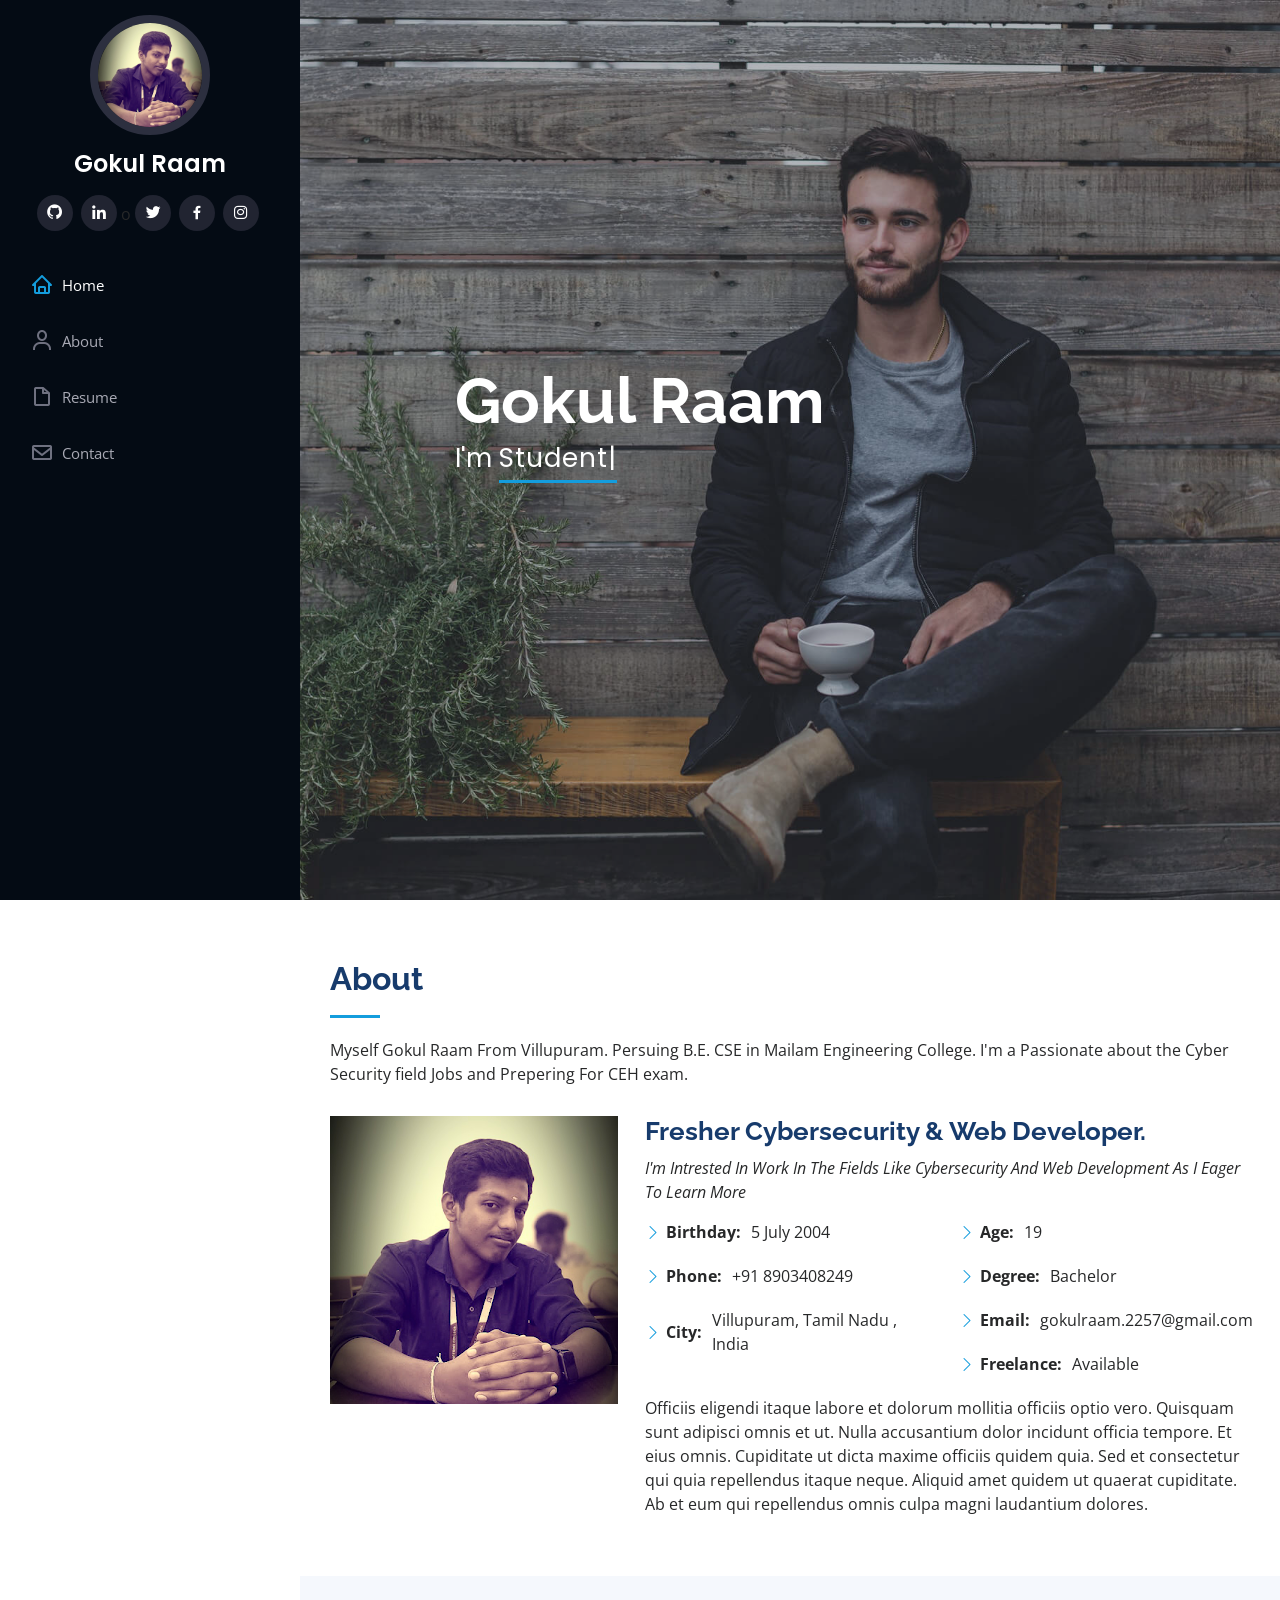
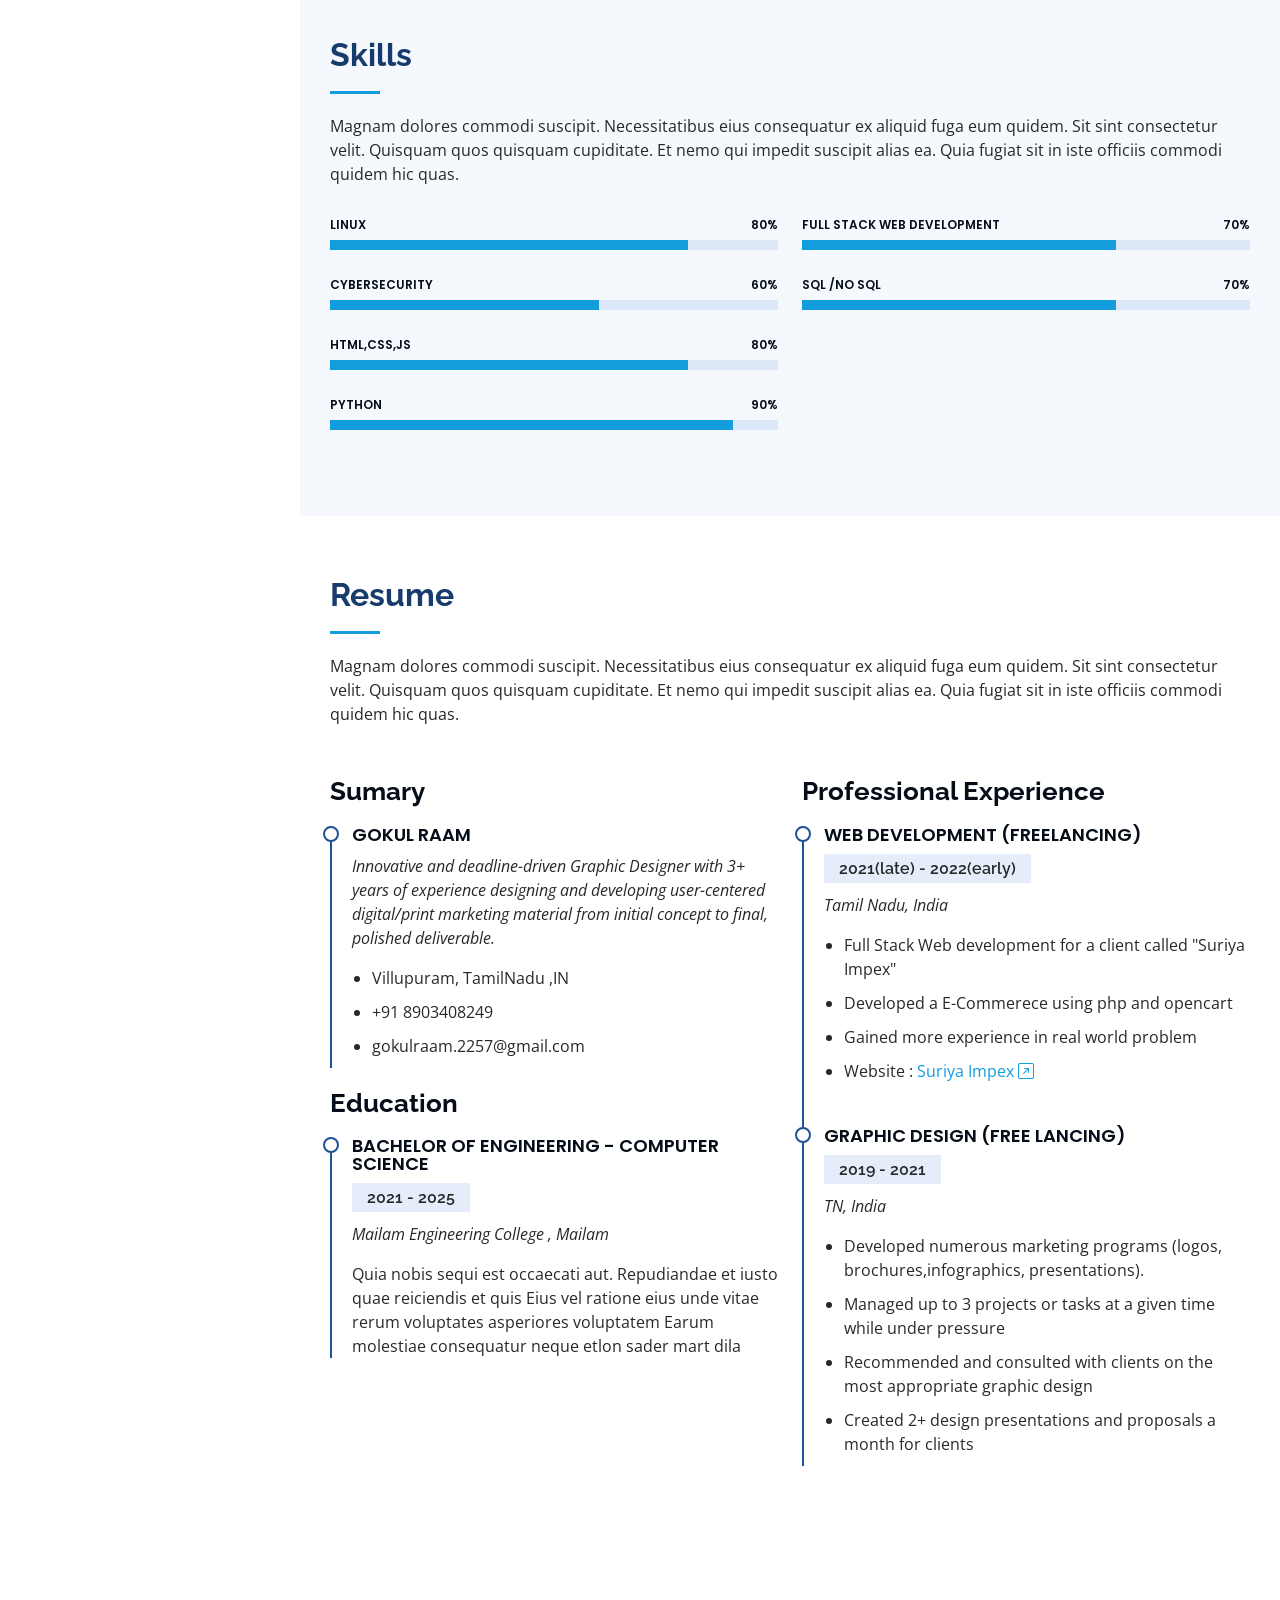
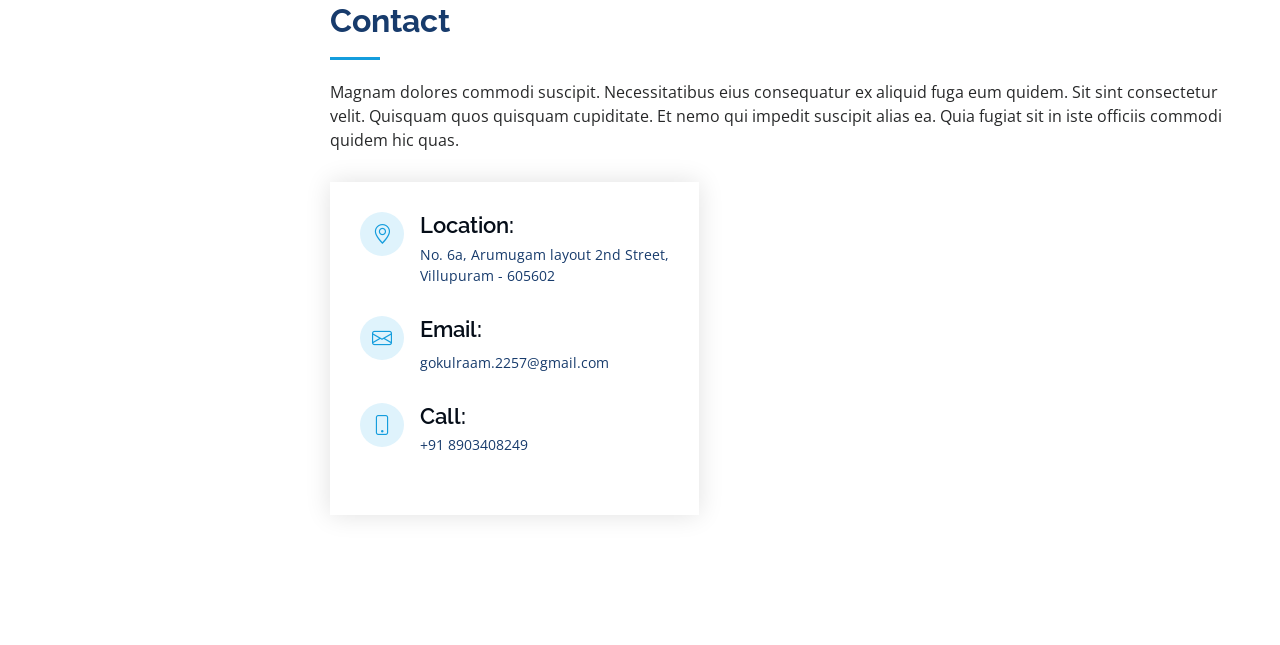
==== commit 95535251: "fourth commit" ====
--- a/index.html
+++ b/index.html
@@ -130,6 +130,21 @@
         <div class="row skills-content">
 
           <div class="col-lg-6" data-aos="fade-up">
+             <div class="progress">
+              <span class="skill">Linux<i class="val">80%</i></span>
+              <div class="progress-bar-wrap">
+                <div class="progress-bar" role="progressbar" aria-valuenow="80" aria-valuemin="0" aria-valuemax="100"></div>
+              </div>
+            </div>
+
+           <div class="progress">
+              <span class="skill">CyberSecurity <i class="val">60%</i></span>
+              <div class="progress-bar-wrap">
+                <div class="progress-bar" role="progressbar" aria-valuenow="60" aria-valuemin="0" aria-valuemax="100"></div>
+              </div>
+        
+            </div>
+
 
             <div class="progress">
               <span class="skill">HTML,CSS,JS <i class="val">80%</i></span>
@@ -145,28 +160,17 @@
               </div>
             </div>
 
+            
+
+          </div>
+
+          <div class="col-lg-6" data-aos="fade-up" data-aos-delay="100">
+
+           
             <div class="progress">
-              <span class="skill">CyberSecurity <i class="val">60%</i></span>
-              <div class="progress-bar-wrap">
-                <div class="progress-bar" role="progressbar" aria-valuenow="60" aria-valuemin="0" aria-valuemax="100"></div>
-              </div>
-            </div>
-
-          </div>
-
-          <div class="col-lg-6" data-aos="fade-up" data-aos-delay="100">
-
-            <div class="progress">
-              <span class="skill">PHP <i class="val">80%</i></span>
-              <div class="progress-bar-wrap">
-                <div class="progress-bar" role="progressbar" aria-valuenow="80" aria-valuemin="0" aria-valuemax="100"></div>
-              </div>
-            </div>
-
-            <div class="progress">
-              <span class="skill">React JS<i class="val">55%</i></span>
-              <div class="progress-bar-wrap">
-                <div class="progress-bar" role="progressbar" aria-valuenow="55" aria-valuemin="0" aria-valuemax="100"></div>
+              <span class="skill">Full Stack Web Development<i class="val">70%</i></span>
+              <div class="progress-bar-wrap">
+                <div class="progress-bar" role="progressbar" aria-valuenow="70" aria-valuemin="0" aria-valuemax="100"></div>
               </div>
             </div>
 
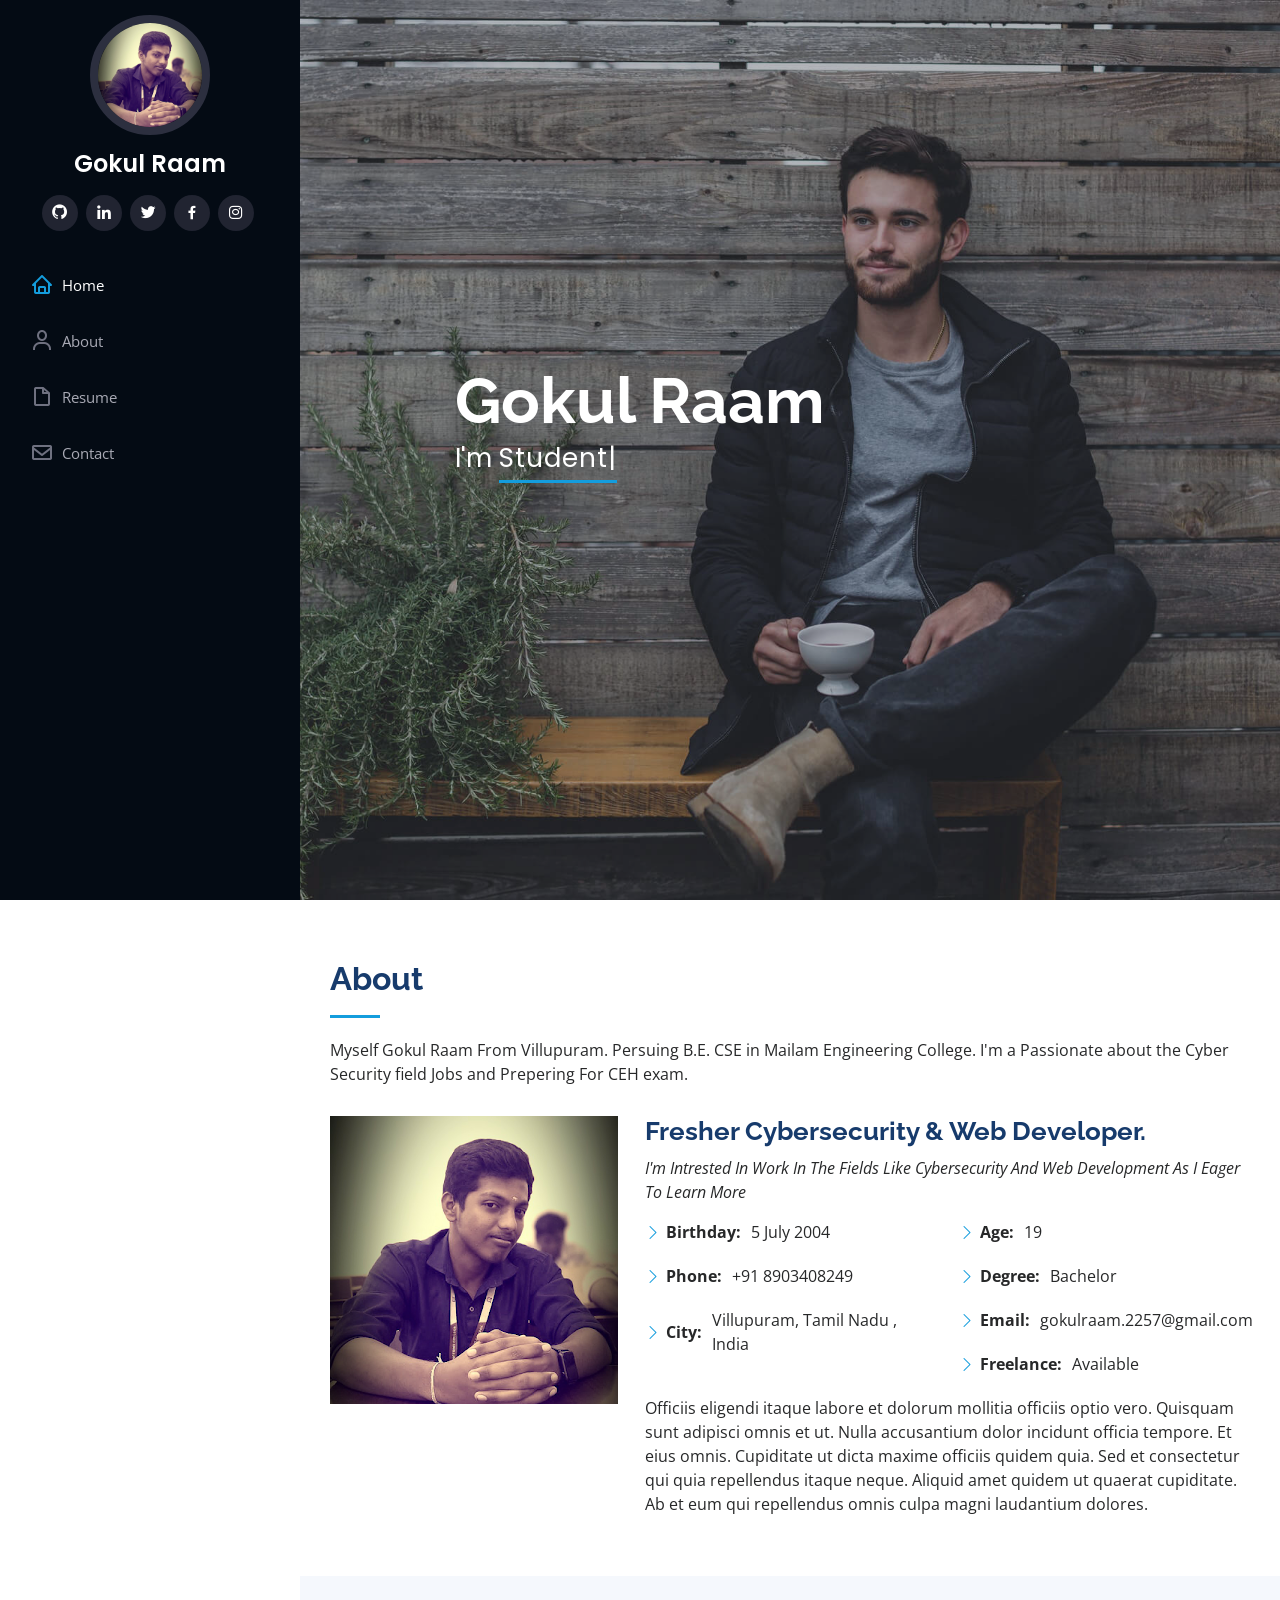
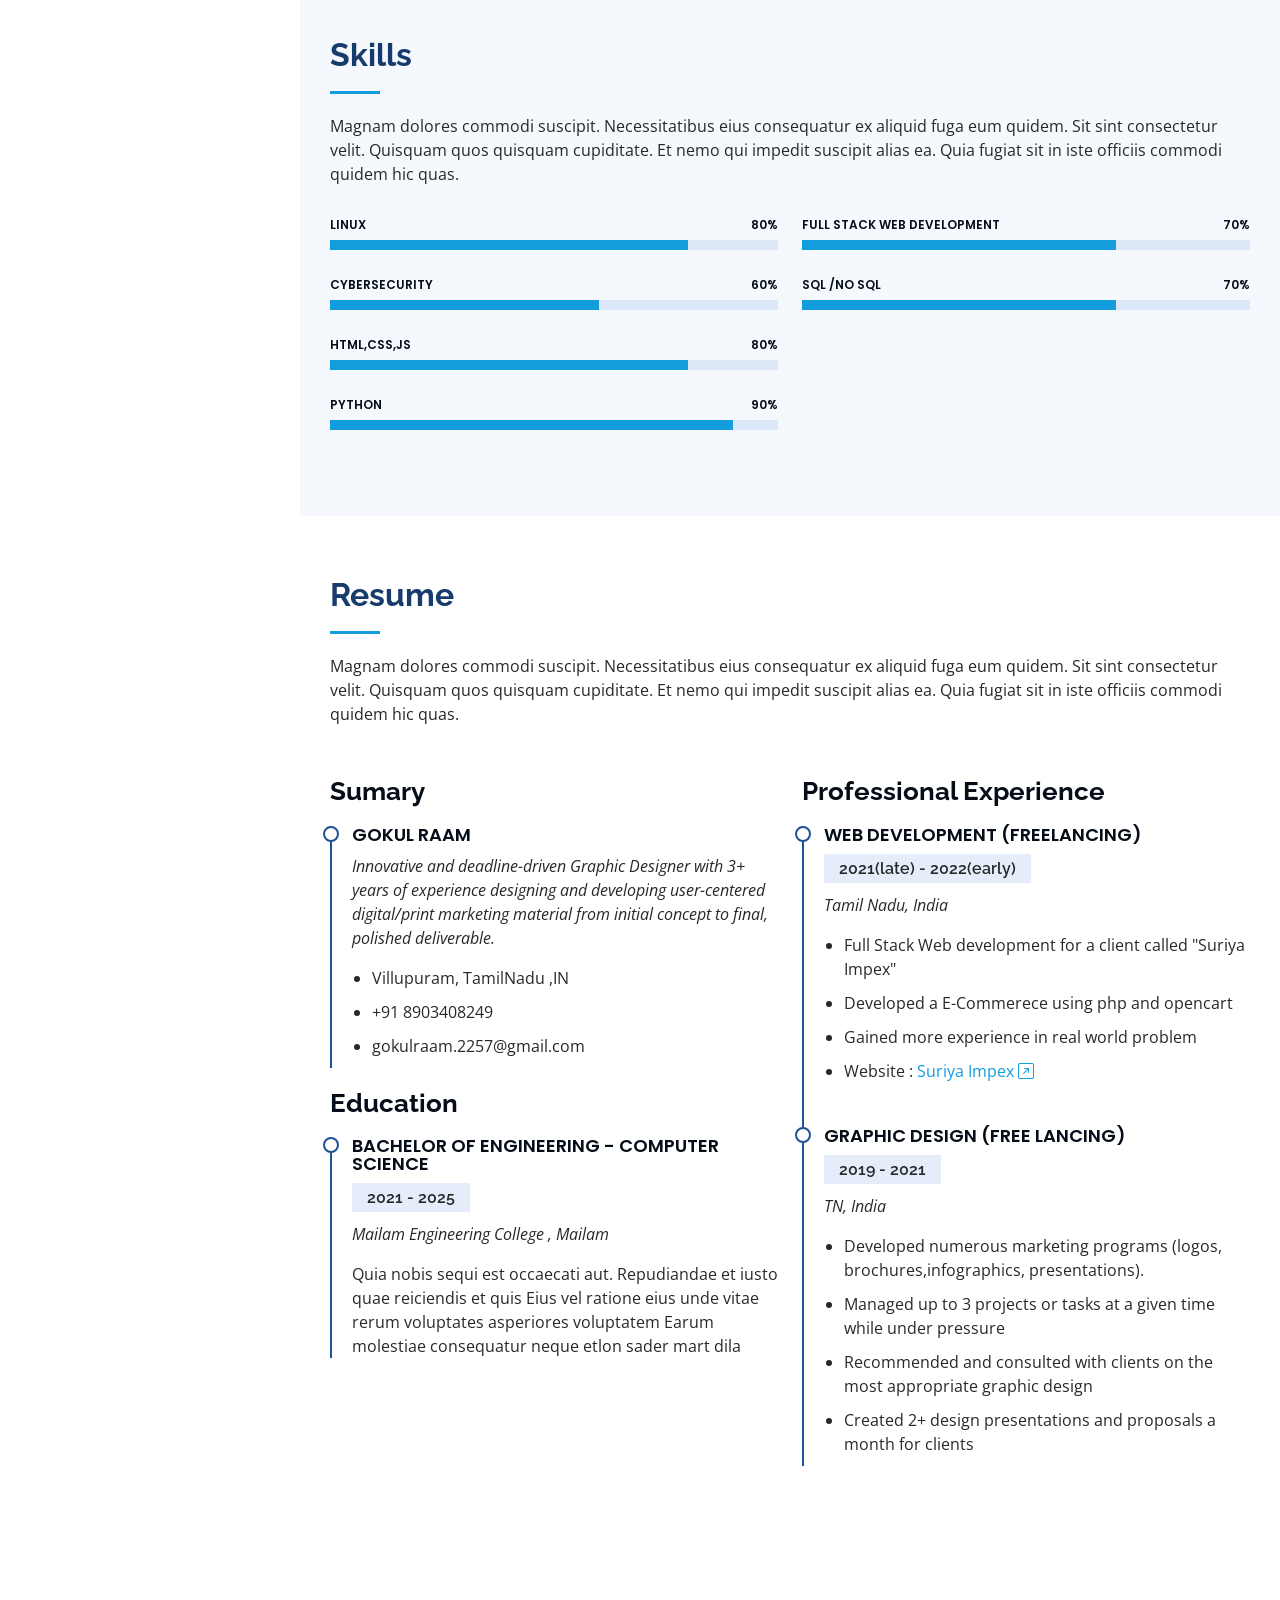
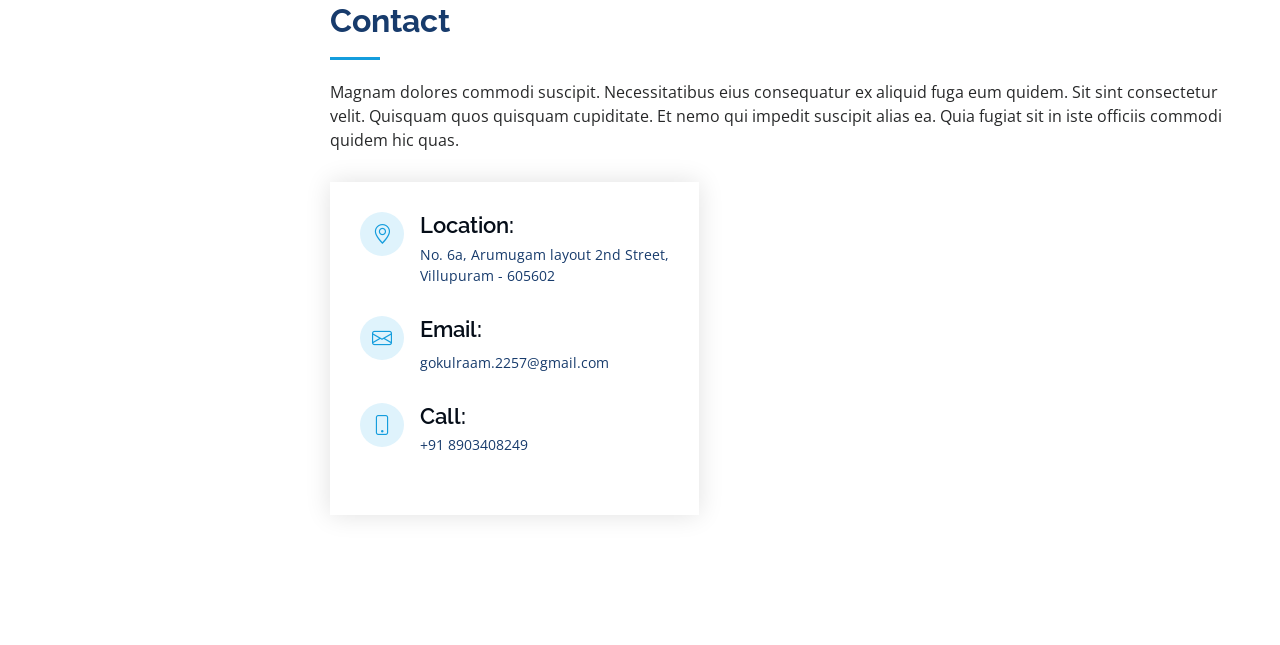
==== commit 0033bc66: "fifth commit" ====
--- a/index.html
+++ b/index.html
@@ -43,7 +43,7 @@
         <div class="social-links mt-3 text-center">
           <a href="https://github.com/Gokulraam2257" class="github"><i class="bx bxl-github"></i></a>
           
-          <a href="https://www.linkedin.com/in/gokul-raam-a65522243/" class="linkedin"><i class="bx bxl-linkedin"></i></a>o
+          <a href="https://www.linkedin.com/in/gokul-raam-a65522243/" class="linkedin"><i class="bx bxl-linkedin"></i></a>
           <a href="https://twitter.com/GokulRaam17_DEV" class="twitter"><i class="bx bxl-twitter"></i></a>
           <a href="https://www.facebook.com/profile.php?id=100082609811396" class="facebook"><i class="bx bxl-facebook"></i></a>
           <a href="https://www.instagram.com/gokulraam.9562" class="instagram"><i class="bx bxl-instagram"></i></a>
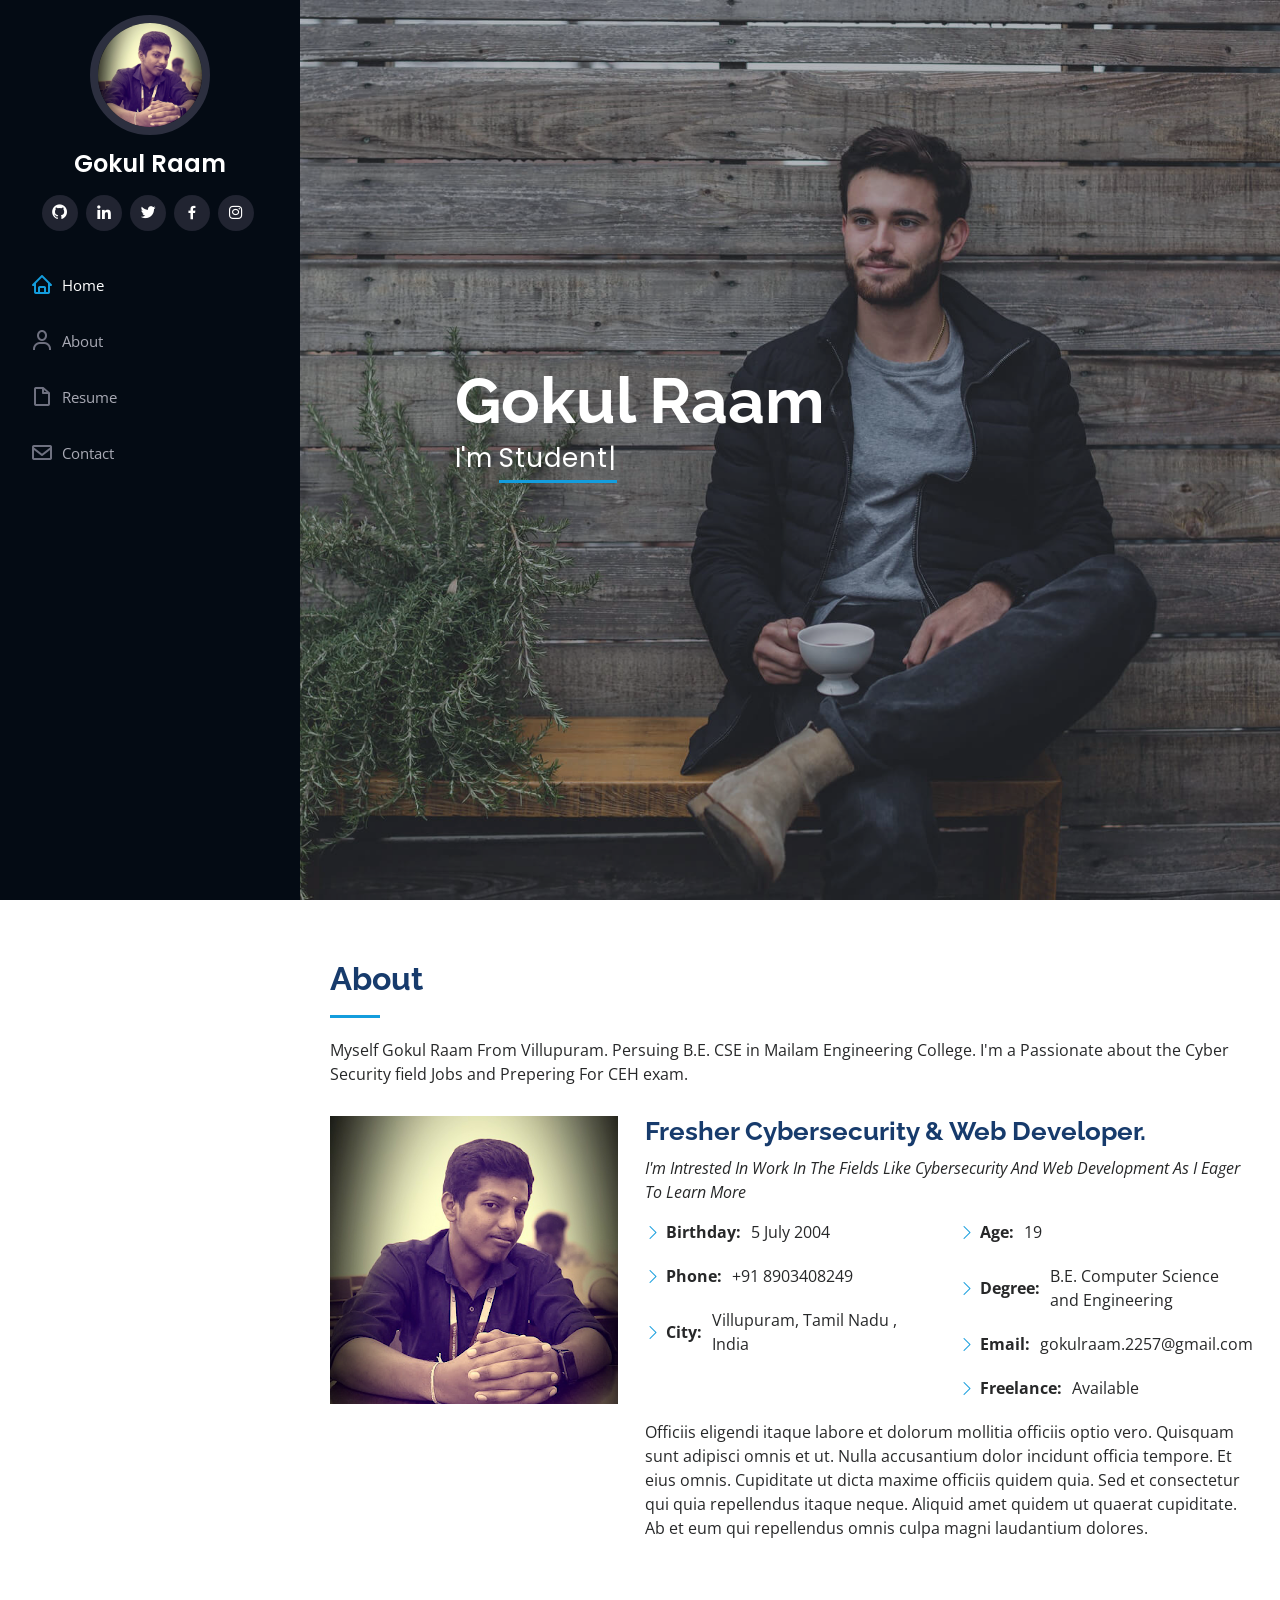
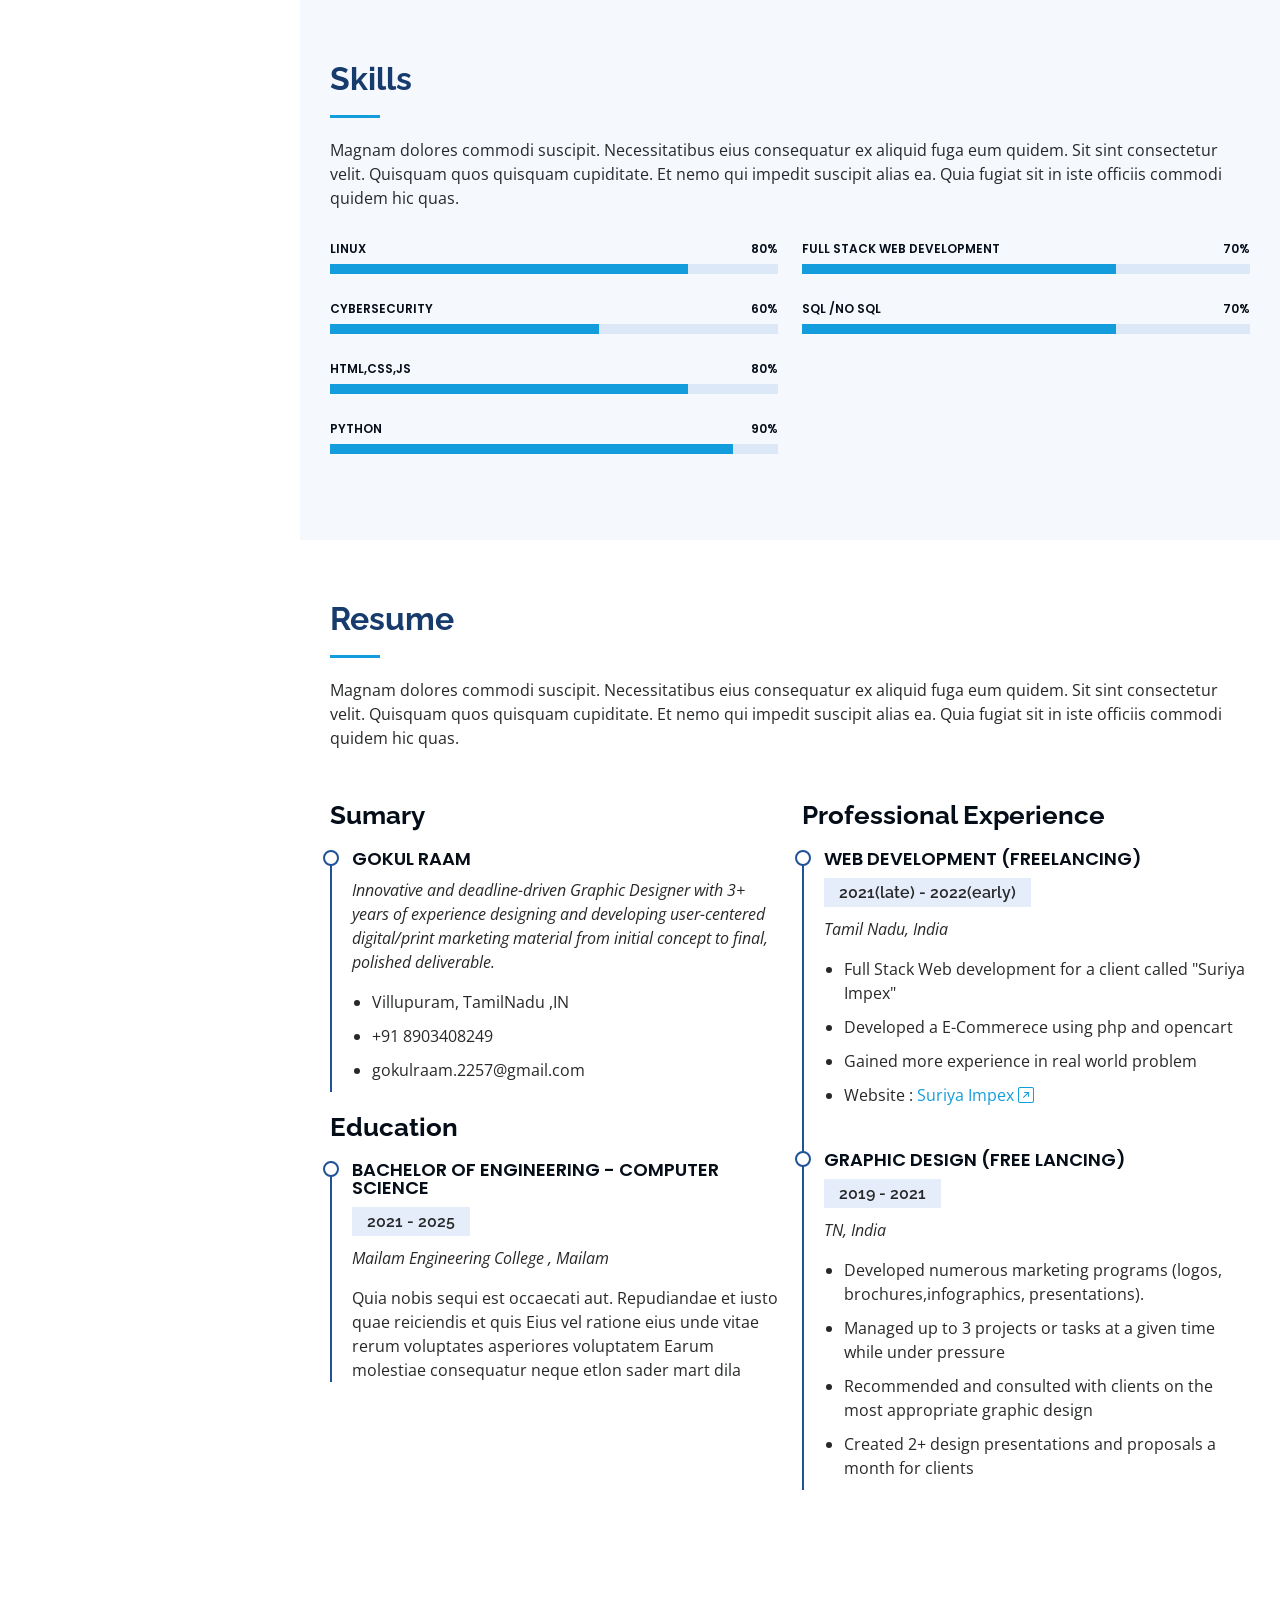
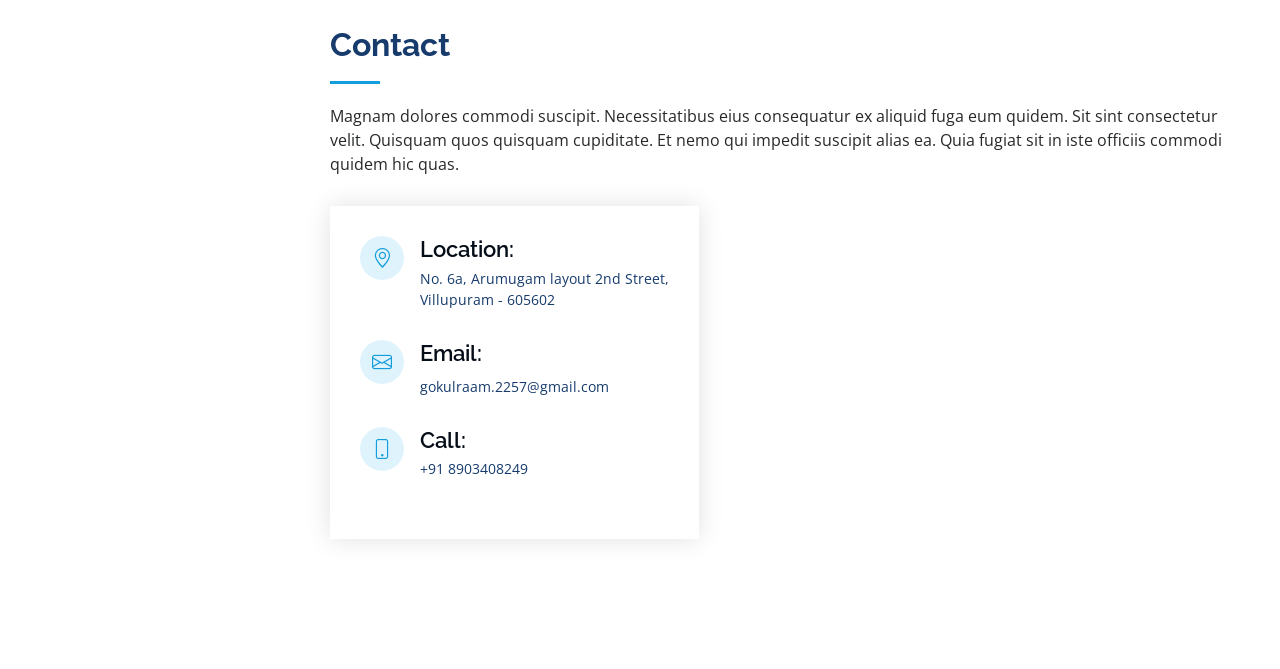
==== commit ed5d0c61: "8th commit" ====
--- a/index.html
+++ b/index.html
@@ -100,7 +100,7 @@
               <div class="col-lg-6">
                 <ul>
                   <li><i class="bi bi-chevron-right"></i> <strong>Age:</strong> <span>19</span></li>
-                  <li><i class="bi bi-chevron-right"></i> <strong>Degree:</strong> <span>Bachelor</span></li>
+                  <li><i class="bi bi-chevron-right"></i> <strong>Degree:</strong> <span>B.E. Computer Science and Engineering</span></li>
                   <li><i class="bi bi-chevron-right"></i> <strong>Email:</strong> <span>gokulraam.2257@gmail.com</span></li>
                   <li><i class="bi bi-chevron-right"></i> <strong>Freelance:</strong> <span>Available</span></li>
                 </ul>
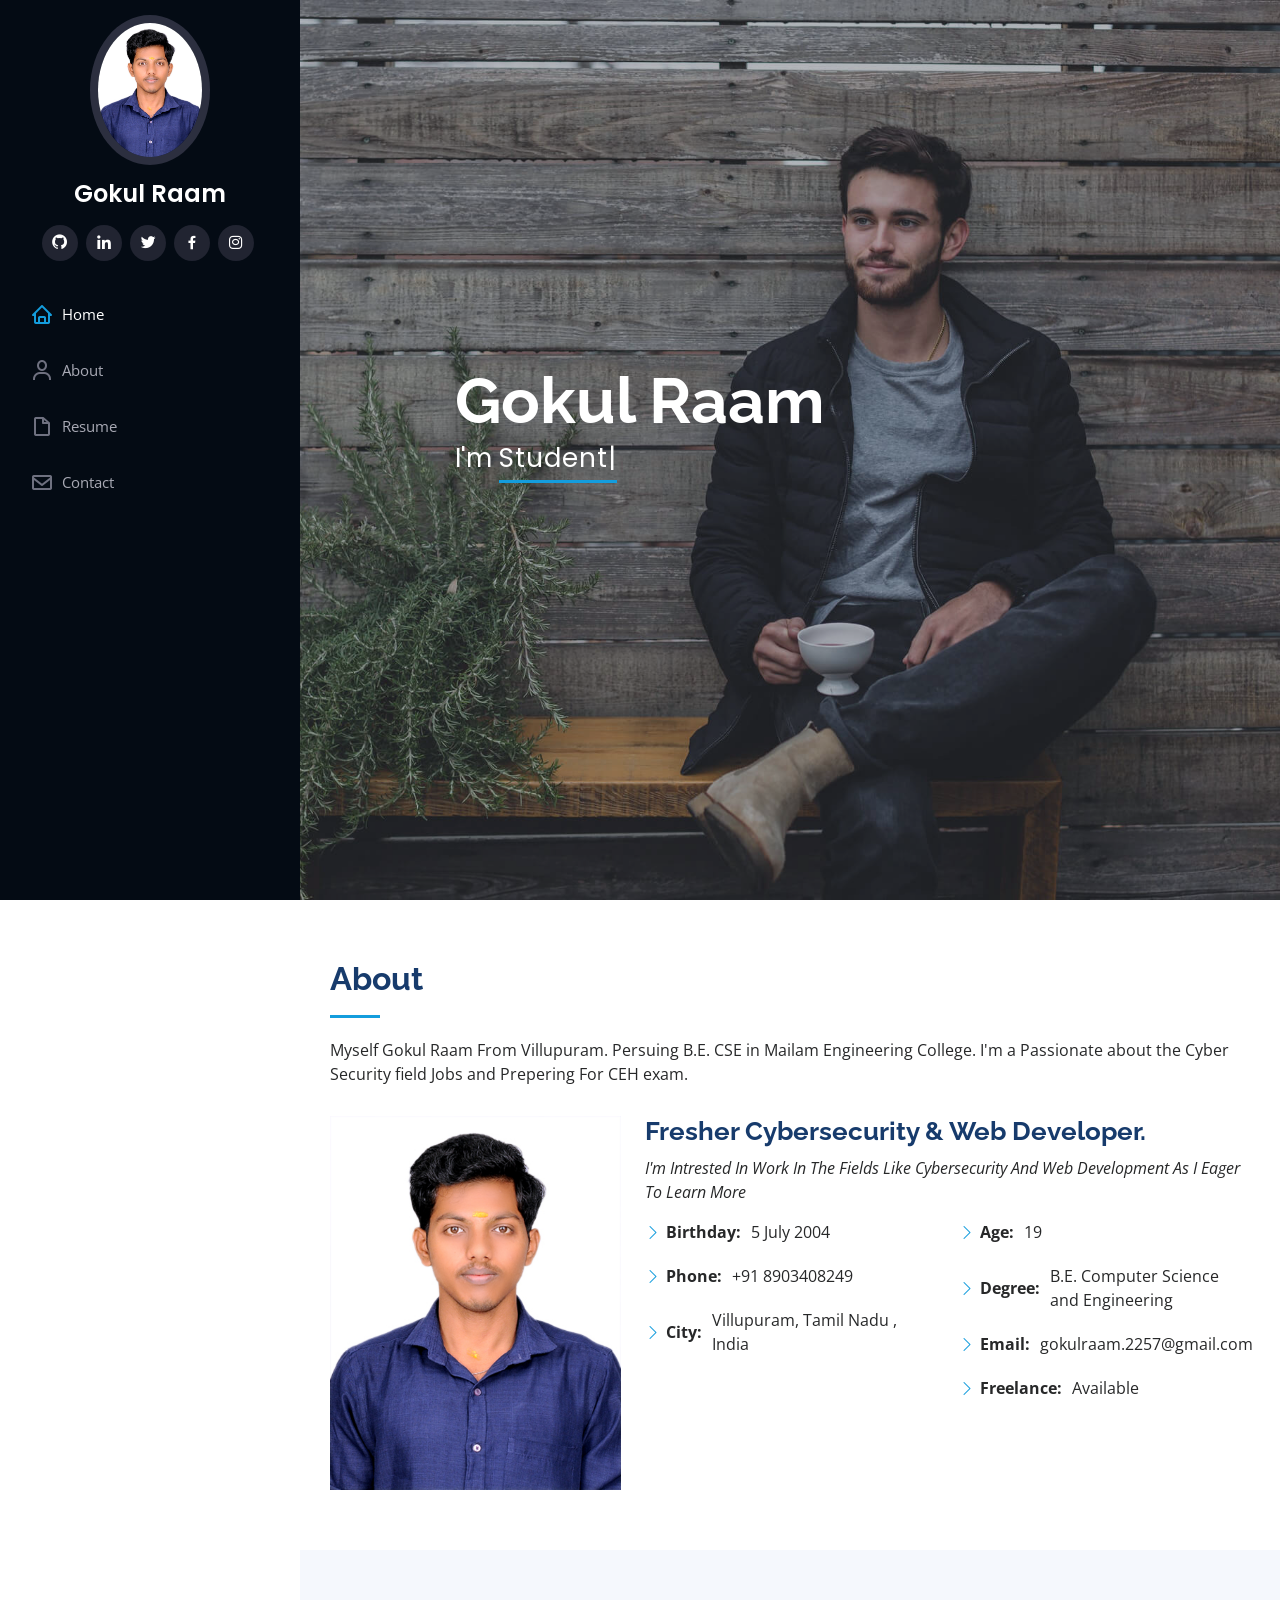
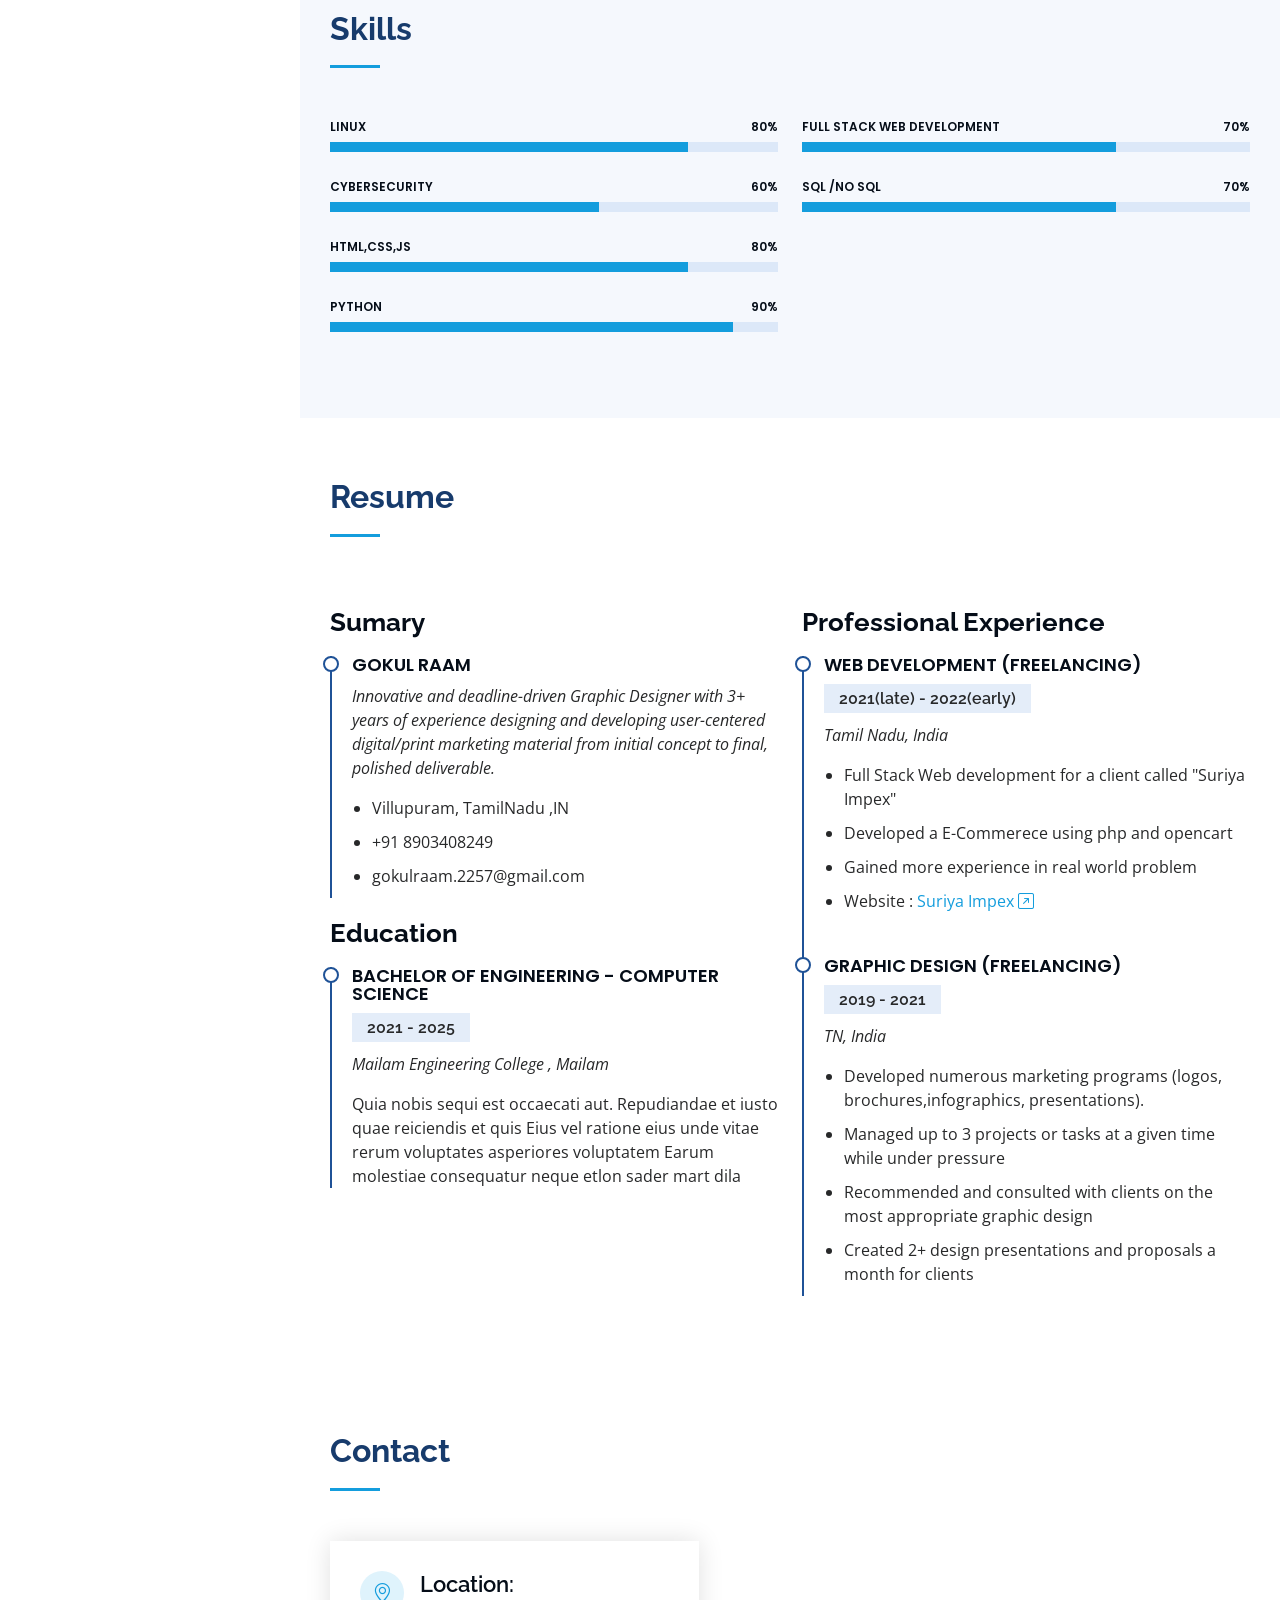
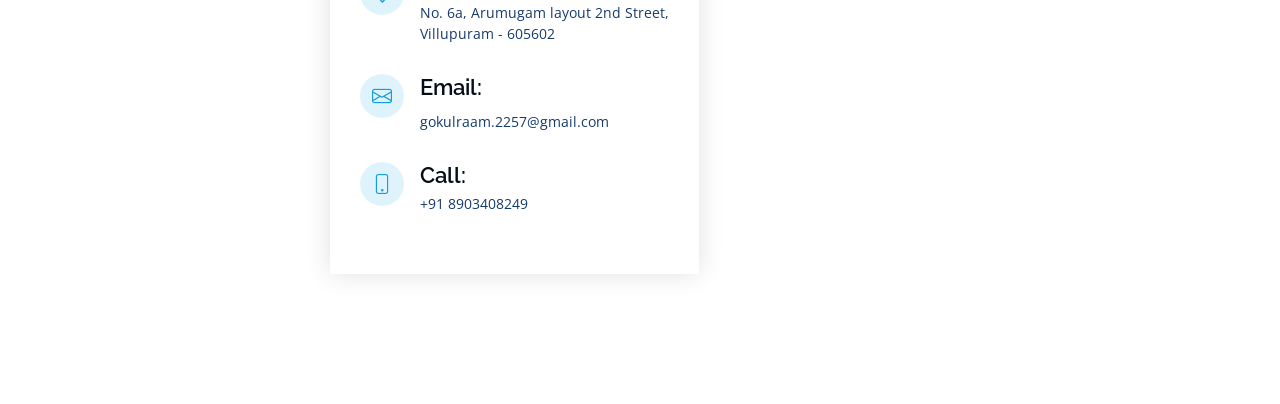
==== commit d2996d91: "10th commit" ====
--- a/index.html
+++ b/index.html
@@ -107,8 +107,7 @@
               </div>
             </div>
             <p>
-              Officiis eligendi itaque labore et dolorum mollitia officiis optio vero. Quisquam sunt adipisci omnis et ut. Nulla accusantium dolor incidunt officia tempore. Et eius omnis.
-              Cupiditate ut dicta maxime officiis quidem quia. Sed et consectetur qui quia repellendus itaque neque. Aliquid amet quidem ut quaerat cupiditate. Ab et eum qui repellendus omnis culpa magni laudantium dolores.
+              
             </p>
           </div>
         </div>
@@ -124,7 +123,7 @@
 
         <div class="section-title">
           <h2>Skills</h2>
-          <p>Magnam dolores commodi suscipit. Necessitatibus eius consequatur ex aliquid fuga eum quidem. Sit sint consectetur velit. Quisquam quos quisquam cupiditate. Et nemo qui impedit suscipit alias ea. Quia fugiat sit in iste officiis commodi quidem hic quas.</p>
+          
         </div>
 
         <div class="row skills-content">
@@ -194,7 +193,7 @@
 
         <div class="section-title">
           <h2>Resume</h2>
-          <p>Magnam dolores commodi suscipit. Necessitatibus eius consequatur ex aliquid fuga eum quidem. Sit sint consectetur velit. Quisquam quos quisquam cupiditate. Et nemo qui impedit suscipit alias ea. Quia fugiat sit in iste officiis commodi quidem hic quas.</p>
+          
         </div>
 
         <div class="row">
@@ -233,7 +232,7 @@
               </ul>
             </div>
             <div class="resume-item">
-              <h4>Graphic design (FREE LANCING)</h4>
+              <h4>Graphic design (Freelancing)</h4>
               <h5>2019 - 2021</h5>
               <p><em>TN, India</em></p>
               <ul>
@@ -255,7 +254,7 @@
 
         <div class="section-title">
           <h2>Contact</h2>
-          <p>Magnam dolores commodi suscipit. Necessitatibus eius consequatur ex aliquid fuga eum quidem. Sit sint consectetur velit. Quisquam quos quisquam cupiditate. Et nemo qui impedit suscipit alias ea. Quia fugiat sit in iste officiis commodi quidem hic quas.</p>
+         
         </div>
 
         <div class="row" data-aos="fade-in">
